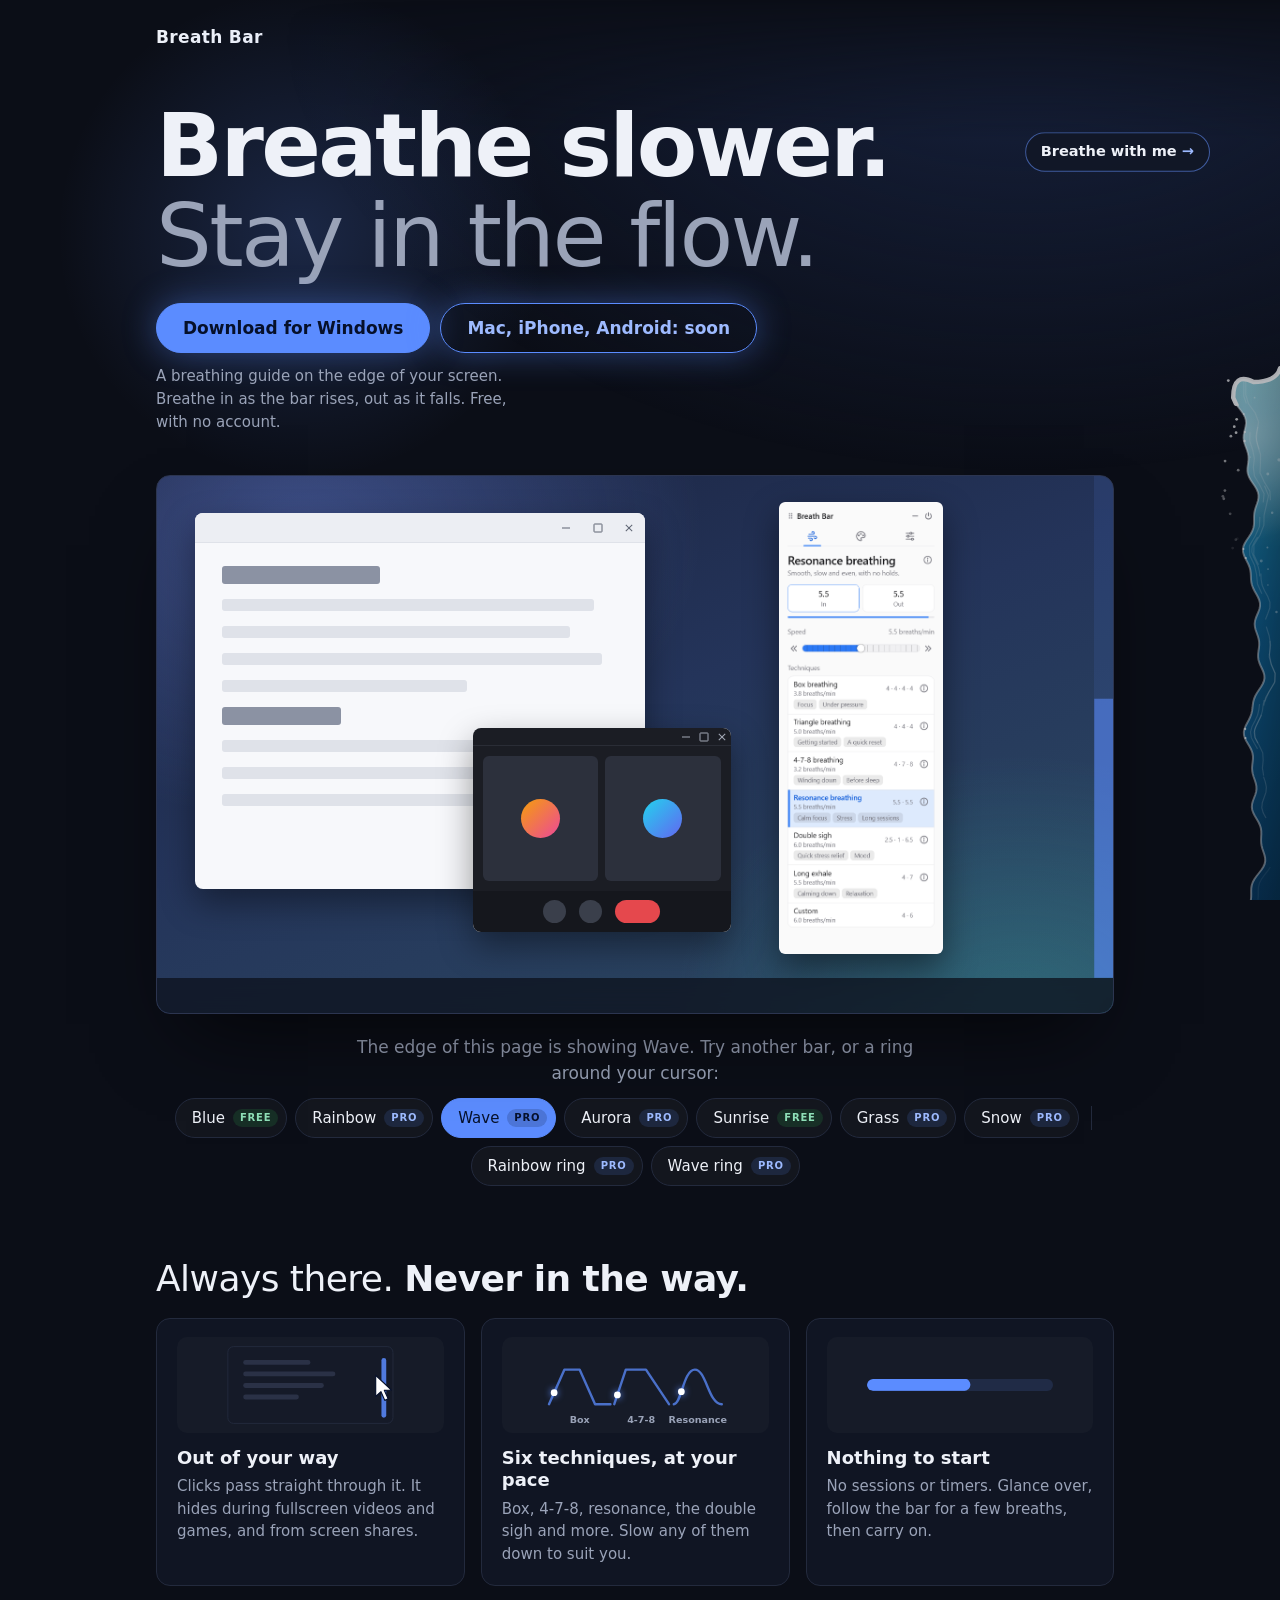
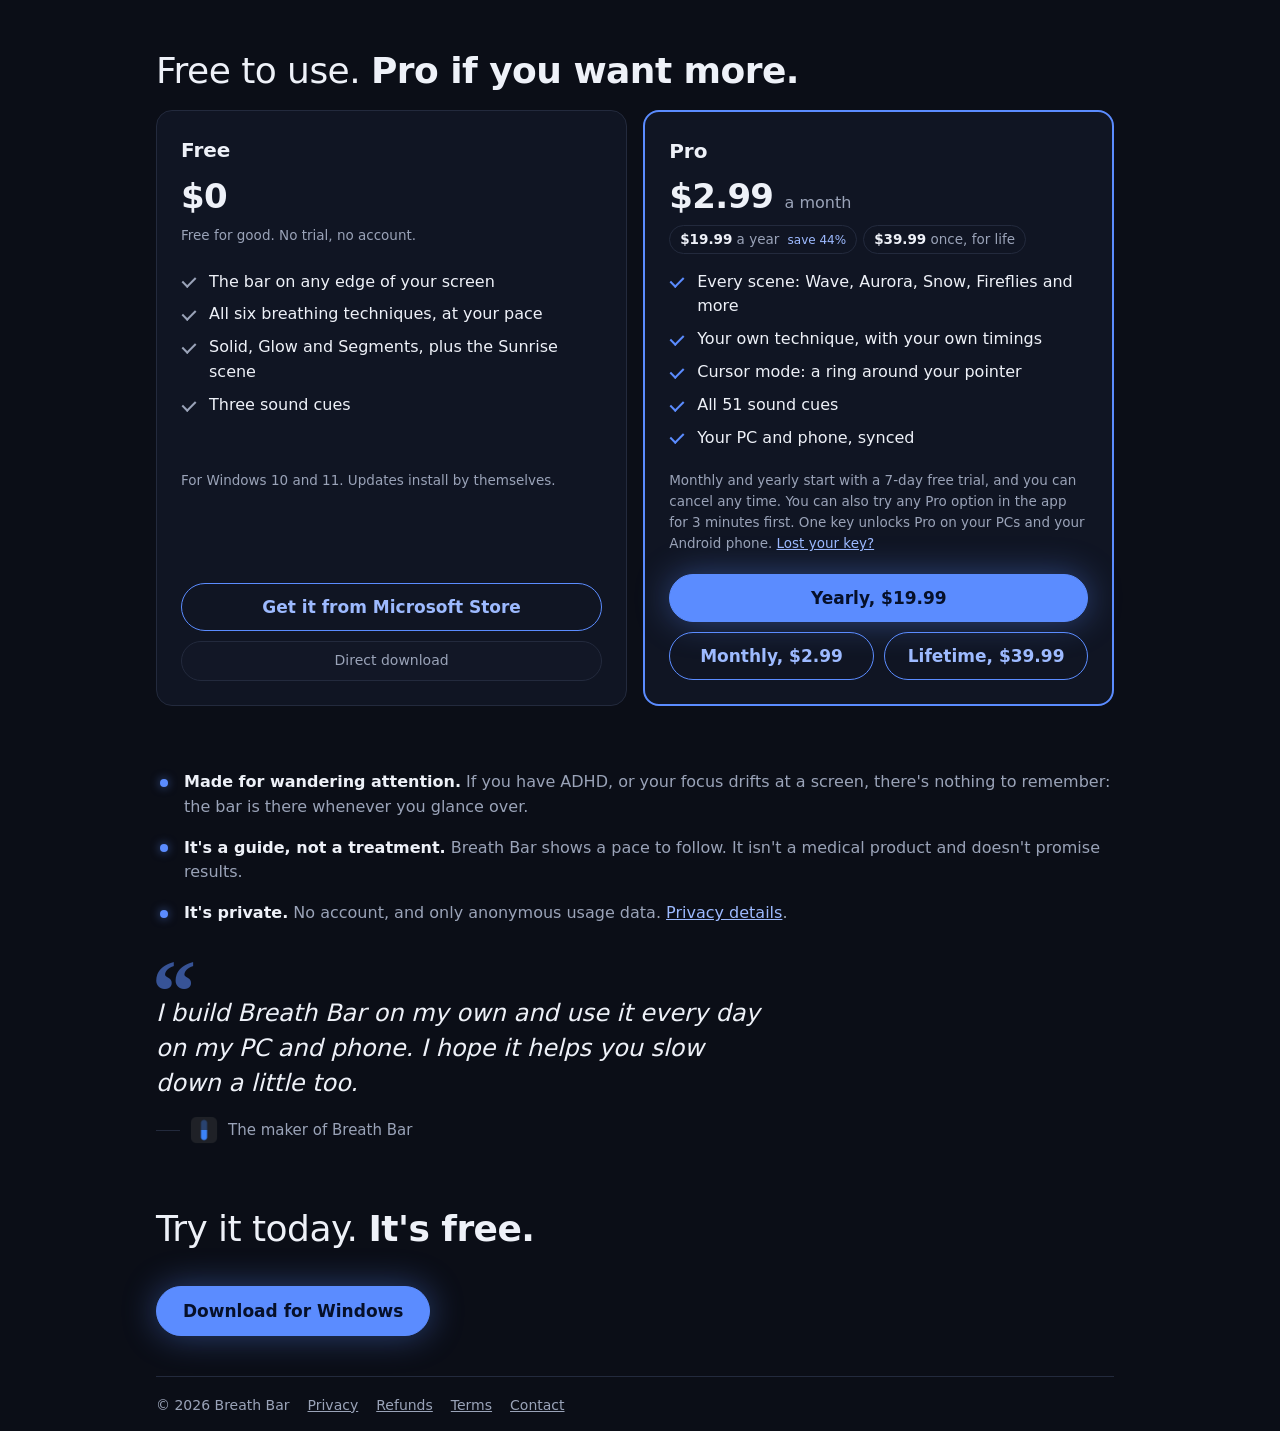
==== index.html @ 93f0e0e3 "Carry anonymous campaign attribution into checkout" ====
<!doctype html>
<html lang="en">
<head>
  <meta charset="utf-8">
  <meta name="viewport" content="width=device-width, initial-scale=1, viewport-fit=cover">
  <title>Breath Bar</title>
  <meta name="description" content="Slow your breathing without stopping work. A thin bar on the edge of your screen rises and falls at a calm pace. Free for Windows, with Pro from $2.99 a month.">
  <link rel="icon" href="favicon.ico" sizes="any">
  <link rel="icon" type="image/png" href="icon.png">
  <link rel="apple-touch-icon" href="icon.png">
  <!-- How the link looks when shared (Reddit, X, Discord, iMessage...). -->
  <meta property="og:type" content="website">
  <!-- For search engines: what Breath Bar is, where it runs and what it costs. -->
  <script type="application/ld+json">
  {
    "@context": "https://schema.org",
    "@type": "SoftwareApplication",
    "name": "Breath Bar",
    "url": "https://breathbar.app/",
    "image": "https://breathbar.app/og.png",
    "description": "A breathing guide on the edge of your screen. A thin bar rises as you breathe in and falls as you breathe out, while you keep working.",
    "applicationCategory": "HealthApplication",
    "operatingSystem": "Windows 10, Windows 11",
    "offers": [
      { "@type": "Offer", "name": "Breath Bar", "price": "0", "priceCurrency": "USD" },
      { "@type": "Offer", "name": "Breath Bar Pro, monthly", "price": "2.99", "priceCurrency": "USD" },
      { "@type": "Offer", "name": "Breath Bar Pro, yearly", "price": "19.99", "priceCurrency": "USD" },
      { "@type": "Offer", "name": "Breath Bar Pro, lifetime", "price": "39.99", "priceCurrency": "USD" }
    ]
  }
  </script>
  <meta property="og:url" content="https://breathbar.app/">
  <meta property="og:title" content="Breath Bar: breathe slower, stay in the flow">
  <meta property="og:description" content="A thin bar on the edge of your screen rises and falls at a calm pace. Glance at it, breathe with it, keep working. Free for Windows.">
  <meta property="og:image" content="https://breathbar.app/og.png?v=4">
  <meta property="og:image:width" content="1200">
  <meta property="og:image:height" content="630">
  <meta name="twitter:card" content="summary_large_image">
  <meta name="theme-color" content="#0b0e17">
  <link rel="stylesheet" href="home.css?v=20261119c">
</head>
<body>
  <p class="bar-label" id="bar-label" data-level aria-hidden="true">Breathe with me <span>→</span></p>
  <canvas id="cursor-ring" aria-hidden="true" hidden></canvas>
  <div class="rail" aria-hidden="true">
    <canvas id="scene"></canvas>
    <div class="edge thin" data-solid data-level hidden><i></i></div>
  </div>
  <div class="wrap">
    <header><b>Breath Bar</b></header>

    <section class="hero" data-section="hero">
      <div class="halo" data-level aria-hidden="true"></div>
      <h1>Breathe slower.<br><span>Stay in the flow.</span></h1>
      <div class="row">
        <div class="get-row">
          <a class="btn" href="#" data-get="windows">Download for Windows</a>
          <a class="btn ghost" href="#" data-get="android">Mac, iPhone, Android: soon</a>
        </div>
        <p>A breathing guide on the edge of your screen. Breathe in as the bar rises, out as it falls. Free, with no account.</p>
      </div>
    </section>

    <div class="desk" data-bar="blue" data-section="desk" aria-hidden="true">
      <div class="win" style="left: 4%; top: 7%; width: 47%; height: 70%"><header><i class="min"></i><i class="max"></i><i class="x"></i></header><div class="body"><b></b><span style="width: 94%"></span><span style="width: 88%"></span><span style="width: 96%"></span><span style="width: 62%"></span><b style="width: 30%"></b><span style="width: 90%"></span><span style="width: 84%"></span><span style="width: 70%"></span></div></div>
      <div class="win call" style="left: 33%; top: 47%; width: 27%; height: 38%"><header><i class="min"></i><i class="max"></i><i class="x"></i></header><div class="faces"><div></div><div></div></div><div class="controls"><i></i><i></i><i class="end"></i></div></div>
      <img class="app" src="app-settings.png" alt="" style="left: 65%; top: 5%; height: 84%">
      <div class="taskbar"><span class="start"><i></i><i></i><i></i><i></i></span><span class="search"></span><i class="ic folder"></i><i class="ic web"></i><i class="ic mail"></i><img class="ic" src="icon.png" alt=""><span class="clock">9:41</span></div>
      <div class="bar" data-level><div class="fill"></div><canvas id="desk-scene"></canvas></div>
    </div>

    <div class="pick" data-section="picker">
      <p>The edge of this page is showing Wave. Try another bar<span class="cursor-only">, or a ring around your cursor</span>:</p>
      <div class="looks" role="group" aria-label="Bar on this page">
        <button type="button" data-plain="blue">Blue<small class="free">Free</small></button>
        <button type="button" data-plain="rainbow">Rainbow<small>Pro</small></button>
        <button type="button" data-style="wave">Wave<small>Pro</small></button>
        <button type="button" data-style="aurora">Aurora<small>Pro</small></button>
        <button type="button" data-style="sunrise">Sunrise<small class="free">Free</small></button>
        <button type="button" data-style="grass">Grass<small>Pro</small></button>
        <button type="button" data-style="snow">Snow<small>Pro</small></button>
        <span class="sep cursor-only" aria-hidden="true"></span>
        <button type="button" class="cursor-only" data-cursor="glow">Rainbow ring<small>Pro</small></button>
        <button type="button" class="cursor-only" data-cursor="wave">Wave ring<small>Pro</small></button>
      </div>
    </div>

    <main id="more">
      <section class="feats" data-section="features"><h2>Always there. <b>Never in the way.</b></h2>
        <div class="feat-row">
          <div class="feat">
            <div class="feat-pic" aria-hidden="true">
              <svg viewBox="0 0 200 100"><rect x="14" y="10" width="172" height="80" rx="6" class="scr"/><rect x="30" y="24" width="70" height="5" rx="2.5" class="ln"/><rect x="30" y="36" width="96" height="5" rx="2.5" class="ln"/><rect x="30" y="48" width="84" height="5" rx="2.5" class="ln"/><rect x="30" y="60" width="58" height="5" rx="2.5" class="ln"/><rect x="174" y="22" width="5" height="62" rx="2.5" class="br"/><path d="M168 40 l0 22 l5.5 -5 l4 9 l3.5 -1.6 l-4 -8.8 l7.4 -.4 z" class="ptr"/></svg>
            </div>
            <h3>Out of your way</h3>
            <p>Clicks pass straight through it. It hides during fullscreen videos and games, and from screen shares.</p>
          </div>
          <div class="feat">
            <div class="feat-pic" aria-hidden="true">
              <svg viewBox="0 0 200 100"><g class="curve"><path id="c-box" d="M10 70 L26 34 L42 34 L58 70 L74 70"/><circle r="3.5"><animateMotion dur="16s" repeatCount="indefinite"><mpath href="#c-box"/></animateMotion></circle></g><g class="curve"><path id="c-478" d="M78 70 L90 34 L111 34 L135 70"/><circle r="3.5"><animateMotion dur="19s" repeatCount="indefinite"><mpath href="#c-478"/></animateMotion></circle></g><g class="curve"><path id="c-res" d="M140 70 C148 70 150 34 162 34 C174 34 176 70 190 70"/><circle r="3.5"><animateMotion dur="11s" repeatCount="indefinite"><mpath href="#c-res"/></animateMotion></circle></g><text x="42" y="90">Box</text><text x="106" y="90">4-7-8</text><text x="165" y="90">Resonance</text></svg>
            </div>
            <h3>Six techniques, at your pace</h3>
            <p>Box, 4-7-8, resonance, the double sigh and more. Slow any of them down to suit you.</p>
          </div>
          <div class="feat">
            <div class="feat-pic" aria-hidden="true">
              <div class="feat-breath" data-level><i></i></div>
            </div>
            <h3>Nothing to start</h3>
            <p>No sessions or timers. Glance over, follow the bar for a few breaths, then carry on.</p>
          </div>
        </div>
      </section>

      <section data-section="prices"><h2>Free to use. <b>Pro if you want more.</b></h2><div class="bb-plans">
          <div class="bb-plan">
            <h3>Free</h3>
            <p class="bb-price">$0</p>
            <p class="bb-small">Free for good. No trial, no account.</p>
            <ul>
              <li>The bar on any edge of your screen</li>
              <li>All six breathing techniques, at your pace</li>
              <li>Solid, Glow and Segments, plus the Sunrise scene</li>
              <li>Three sound cues</li>
            </ul>
            <p class="bb-small">For Windows 10 and 11. Updates install by themselves.</p>
            <div class="buys"><a class="btn ghost" href="#" data-get="windows">Get it from Microsoft Store</a><a class="btn quiet dl" href="#" data-get="windows-exe">Direct download</a></div>
          </div>
          <div class="bb-plan pro">
            <h3>Pro</h3>
            <p class="bb-price">$2.99 <span>a month</span></p>
            <p class="alt"><span><b>$19.99</b> a year <i>save 44%</i></span><span><b>$39.99</b> once, for life</span></p>
            <ul>
              <li>Every scene: Wave, Aurora, Snow, Fireflies and more</li>
              <li>Your own technique, with your own timings</li>
              <li>Cursor mode: a ring around your pointer</li>
              <li>All 51 sound cues</li>
              <li>Your PC and phone, synced</li>
            </ul>
            <p class="bb-small">Monthly and yearly start with a 7-day free trial, and you can cancel any time. You can also try any Pro option in the app for 3 minutes first. One key unlocks Pro on your PCs and your Android phone. <a href="thanks.html#lost">Lost your key?</a></p>
            <div class="buys">
              <a class="btn" href="#" data-get="pro-yearly">Yearly, $19.99</a>
              <a class="btn ghost" href="#" data-get="pro-monthly">Monthly, $2.99</a>
              <a class="btn ghost" href="#" data-get="pro-lifetime">Lifetime, $39.99</a>
            </div>
          </div>
        </div></section>

      <section class="about" data-section="about">
        <ul class="bb-expect">
          <li><b>Made for wandering attention.</b> If you have ADHD, or your focus drifts at a screen, there's nothing to remember: the bar is there whenever you glance over.</li>
          <li><b>It's a guide, not a treatment.</b> Breath Bar shows a pace to follow. It isn't a medical product and doesn't promise results.</li>
          <li><b>It's private.</b> No account, and only anonymous usage data. <a href="legal.html#privacy">Privacy details</a>.</li>
        </ul>
        <figure class="quote">
          <blockquote><p>I build Breath Bar on my own and use it every day on my PC and phone. I hope it helps you slow down a little too.</p></blockquote>
          <figcaption><img src="icon.png" alt="">The maker of Breath Bar</figcaption>
        </figure>
      </section>

      <section class="last" data-section="end">
        <h2>Try it today. <b>It's free.</b></h2>
        <a class="btn" href="#" data-get="windows">Download for Windows</a>
      </section>

      <footer class="bb-foot">
        <span>© 2026 Breath Bar</span>
        <a href="legal.html#privacy">Privacy</a>
        <a href="legal.html#refunds">Refunds</a>
        <a href="legal.html#terms">Terms</a>
        <a href="mailto:support@breathbar.app">Contact</a>
      </footer>
    </main>
  </div>

  <p id="toast" class="bb-toast" role="status" hidden></p>

  <script src="scene.js"></script>
  <script src="scenes/wave.js"></script>
  <script src="site.js?v=20261121e"></script>
</body>
</html>
---- home.css ----
/* The home page. Night colours, a live scene on the right edge, and a mock
   desktop with the bar in use. (legal.html and thanks.html use site.css.) */
:root {
  --bg: #fafafa;
  --ink: #18181b;
  --muted: #62626b;
  --line: #dcdce1;
  --surface: #ffffff;
  --accent: #2c79f5;
  --on-accent: #ffffff;
  --accent-ink: #1b5fd0;
  --radius: 10px;
  --bar-width: 24px;
  --font: "Segoe UI Variable Text", "Segoe UI", system-ui, -apple-system, sans-serif;
  --display: "Segoe UI Variable Display", "Segoe UI", system-ui, -apple-system, sans-serif;
}
* { box-sizing: border-box; }
html { -webkit-text-size-adjust: 100%; scroll-behavior: smooth; }
body { margin: 0; background: var(--bg); color: var(--ink); font: 17px/1.55 var(--font); }
[hidden] { display: none !important; }
h1, h2, h3, p { margin: 0; }
h1, h2 { text-wrap: balance; }
a { color: var(--accent-ink); }
button { font: inherit; color: inherit; cursor: pointer; }
:focus-visible { outline: 2px solid var(--accent); outline-offset: 2px; }

/* ---------- Buttons ---------- */
.btn { display: inline-flex; align-items: center; justify-content: center; gap: 8px; min-height: 50px; padding: 0 22px; font-weight: 600; text-decoration: none; color: var(--on-accent); background: var(--accent); border: 1.5px solid var(--accent); border-radius: var(--radius); transition: filter 0.15s ease, background 0.15s ease; }
.btn:hover { filter: brightness(1.1); }
.btn.ghost { color: var(--accent-ink); background: none; }
.btn.ghost:hover { filter: none; background: color-mix(in srgb, var(--accent) 12%, transparent); }
.btn.quiet { color: var(--ink); background: var(--surface); border-color: var(--line); }
.btn.quiet:hover { filter: none; border-color: var(--accent); }
.small, .bb-small { font-size: 13.5px; color: var(--muted); }

/* ---------- The bar on the page's edge ---------- */
/* The bar runs the full height of the screen, behind a phone browser's toolbars too (lvh). */
.edge { position: fixed; top: 0; right: 0; height: 100vh; height: 100lvh; height: calc(100lvh + env(safe-area-inset-bottom, 0px)); width: var(--bar-width); background: color-mix(in srgb, var(--accent) 16%, transparent); z-index: 5; pointer-events: none; }
.edge > i, .fill { position: absolute; left: 0; right: 0; bottom: 0; height: 100%; background: var(--accent); transform-origin: bottom; transform: scaleY(0); }
.edge.left { right: auto; left: 0; }
#scene.edge-scene { position: fixed; top: 0; right: 0; width: 72px; height: 100%; z-index: 5; pointer-events: none; }

/* ---------- Plans ---------- */
.bb-plans { display: grid; grid-template-columns: repeat(2, minmax(0, 1fr)); gap: 16px; align-items: stretch; }
.bb-plan { min-width: 0; display: flex; flex-direction: column; gap: 12px; padding: 24px; background: var(--surface); border: 1px solid var(--line); border-radius: calc(var(--radius) + 4px); }
.bb-plan.pro { border: 2px solid var(--accent); }
.bb-plan h3 { font-size: 20px; }
.bb-price { font-size: 34px; font-weight: 650; letter-spacing: -0.02em; line-height: 1; }
.bb-price span { font-size: 16px; font-weight: 400; color: var(--muted); letter-spacing: 0; }
.bb-plan ul { flex: 1; margin: 4px 0 8px; padding: 0 0 0 1.1em; display: flex; flex-direction: column; gap: 8px; color: var(--muted); font-size: 16px; }

/* ---------- What to expect, installing ---------- */
.bb-expect { margin: 0; padding: 0; list-style: none; display: flex; flex-direction: column; gap: 12px; color: var(--muted); font-size: 16px; }
.bb-expect b { color: var(--ink); font-weight: 600; }
.bb-install { max-width: 46em; }
.bb-install h3 { font-size: 19px; margin-bottom: 6px; }
.bb-install p { color: var(--muted); font-size: 16px; line-height: 1.6; }
.bb-install b { color: var(--ink); }

/* ---------- Footer, toast ---------- */
.bb-foot { display: flex; flex-wrap: wrap; gap: 6px 18px; padding: 18px 0 calc(14px + env(safe-area-inset-bottom, 0px)); font-size: 14px; color: var(--muted); border-top: 1px solid var(--line); }
.bb-foot a { color: inherit; }
.bb-toast { position: fixed; left: 50%; bottom: 24px; z-index: 40; transform: translateX(-50%); max-width: calc(100% - 48px); margin: 0; padding: 10px 16px; font-size: 15px; font-weight: 600; color: var(--bg); background: var(--ink); border-radius: 10px; box-shadow: 0 6px 20px rgba(0, 0, 0, 0.25); }

@media (max-width: 760px) {
  .bb-plans { grid-template-columns: minmax(0, 1fr); }
}
@media (max-width: 480px) {
  :root { --bar-width: 14px; }
}
@media (prefers-reduced-motion: reduce) {
  html { scroll-behavior: auto; }
  * { animation: none !important; transition: none !important; }
}

/* ---------- Pro's buy buttons ---------- */
/* Full-width buttons: Yearly on its own row, Monthly and Lifetime side by side under it. */
.buys { display: grid; grid-template-columns: repeat(2, minmax(0, 1fr)); gap: 10px; margin-top: 8px; }
.buys .btn { grid-column: span 2; width: 100%; min-height: 48px; padding: 0 12px; white-space: nowrap; }
.buys .btn + .btn.ghost { grid-column: span 1; }
.buys .btn.ghost { box-shadow: none; }
.buys .btn.dl { min-height: 40px; font-size: 14px; font-weight: 500; color: var(--muted); box-shadow: none; }
.buys .btn.dl:hover { color: var(--ink); }
@media (max-width: 420px) { .buys .btn + .btn.ghost { grid-column: span 2; } }
.get-row { display: flex; flex-wrap: wrap; gap: 10px; }
/* The two plans line up row by row: name, price, small print, list, note, buttons. */
.bb-plans { grid-template-rows: repeat(6, auto); }
.bb-plan { display: grid; grid-row: span 6; grid-template-rows: subgrid; align-content: start; }
.bb-plan .buys { align-self: start; }
/* Free has one button beside Pro's three: it sits at the bottom of the card, level with Monthly and Lifetime. */
.bb-plan:not(.pro) .buys { align-self: end; }

/* ---------- The page ---------- */
  :root { --bg: #0b0e17; --ink: #eef1f8; --muted: #9aa3b8; --line: #232a3d; --surface: #121726; --accent: #5b8cff; --accent-ink: #9dbaff; --on-accent: #06102a; --radius: 12px; color-scheme: dark; }
  html, body { overflow-x: clip; }
  html { background: var(--bg); }
  /* Safari 26 fills the strip behind the status bar with the page's plain background
     colour, so the soft glow at the top fades in below the very top edge. */
  body { background: transparent; }
  body::before { content: ""; position: absolute; inset: 0 0 auto 0; height: 900px; z-index: -1; pointer-events: none; background: radial-gradient(1200px 760px at 80% 0%, #17223f 0%, transparent 62%); -webkit-mask-image: linear-gradient(to bottom, transparent 0, #000 140px); mask-image: linear-gradient(to bottom, transparent 0, #000 140px); }
  #scene { position: fixed; top: 0; right: 0; width: 60px; height: 100vh; height: 100lvh; height: calc(100lvh + env(safe-area-inset-bottom, 0px)); z-index: 5; pointer-events: none; }
  /* iPhone Safari cuts fixed elements off at its floating address bar, but draws the
     page's own content under it. So the bar sits in a rail that runs the page's full
     length, and sticks to the top of the screen inside it instead of being fixed. */
  body { position: relative; }
  .rail { position: absolute; top: 0; right: 0; bottom: 0; z-index: 5; pointer-events: none; }
  .rail > #scene, .rail > .edge { position: sticky; top: 0; display: block; }
  /* iPhone and iPad Safari only: their screen-height units still stop short of the
     floating address bar, so the bar runs a little past the bottom of the screen
     (the extra is simply off-screen). */
  @supports (-webkit-touch-callout: none) {
    .rail > #scene, .rail > .edge { height: calc(100lvh + 90px); }
  }
  .wrap { max-width: 1080px; margin: 0 auto; padding: 0 clamp(20px, 5vw, 56px); padding-right: calc(40px + clamp(12px, 2vw, 28px)); }
  /* Plain bars as the app draws them: the fill uncovers a colour band that
     stays put (so Rainbow shows more colours as it fills, never squashed),
     over a faint copy of the same band, and the whole bar is see-through. */
  .edge.thin { width: 24px; opacity: 0.6; }
  #scene { opacity: 0.7; }
  .edge.thin > i, .bar .fill { transform: none !important; clip-path: inset(calc((1 - var(--level, 0)) * 100%) 0 0 0); }
  .edge.rainbow, .desk[data-bar="rainbow"] .bar { background: none; }
  .edge.rainbow::before, .desk[data-bar="rainbow"] .bar::before { content: ""; position: absolute; inset: 0; background: linear-gradient(to top, #ff3b30, #ff9500, #ffcc00, #34c759, #00c7be, #007aff, #af52de); opacity: 0.22; }
  .edge.rainbow > i, .desk[data-bar="rainbow"] .bar .fill { background: linear-gradient(to top, #ff3b30, #ff9500, #ffcc00, #34c759, #00c7be, #007aff, #af52de); }
  header { display: flex; justify-content: space-between; align-items: center; padding: 24px 0; }
  header b { font-weight: 600; letter-spacing: 0.02em; }
  header a { color: var(--muted); text-decoration: none; font-size: 15px; }
  header a:hover { color: var(--ink); }

  /* Hero: one line and one button (01), with a breathing halo (04). */
  .hero { position: relative; padding: clamp(8px, 3vh, 32px) 0 40px; display: flex; flex-direction: column; gap: 22px; }
  .halo { position: absolute; left: -14%; top: 40%; width: min(560px, 80vw); height: min(560px, 80vw); margin-top: calc(min(560px, 80vw) / -2); border-radius: 50%; background: radial-gradient(circle, rgba(91, 140, 255, 0.3), transparent 65%); opacity: calc(0.25 + var(--level, 0) * 0.75); transform: scale(calc(0.7 + var(--level, 0) * 0.45)); pointer-events: none; }
  .hero > :not(.halo) { position: relative; }
  .cue { font-size: 14px; letter-spacing: 0.22em; text-transform: uppercase; color: var(--accent-ink); white-space: nowrap; }
  .cue .now { display: inline-block; min-width: 8.6em; }
  /* A short label beside the bar, until the visitor scrolls on. */
  .bar-label { --grow: calc(0.9 + var(--level, 0) * 0.25); --rise: calc((0.5 - var(--level, 0)) * 36px); position: fixed; top: 15%; right: 70px; z-index: 6; margin: 0; padding: 7px 14px; font-size: 14px; font-weight: 600; white-space: nowrap; color: var(--ink); background: rgba(18, 23, 38, 0.88); border: 1px solid color-mix(in srgb, var(--accent) calc(25% + var(--level, 0) * 45%), var(--line)); border-radius: 999px; pointer-events: none; transform: translateY(var(--rise)) scale(var(--grow)); transform-origin: right center; transition: opacity 0.4s ease; }
  .bar-label span { color: var(--accent-ink); }
  .bar-label.gone { opacity: 0; }
  @media (max-width: 600px) {
    .bar-label { right: 8px; top: 22%; writing-mode: vertical-rl; transform: translateY(var(--rise)) rotate(180deg) scale(var(--grow)); transform-origin: center; font-size: 14px; letter-spacing: 0.02em; padding: 14px 6px; }
    .bar-label span { display: none; }
    .cue { font-size: 12px; letter-spacing: 0.16em; }
    /* A tighter top on phones. */
    header { padding: 14px 0 6px; }
    .hero { padding-top: 0; gap: 16px; }
    .hero .btn { min-height: 46px; }
  }
  .cue .with { color: var(--muted); }
  .cue .arrow { display: inline-block; margin-left: 4px; animation: nudge 2.4s ease-in-out infinite; }
  @keyframes nudge { 0%, 100% { transform: translateX(0); } 50% { transform: translateX(6px); } }
  h1 { font: 650 clamp(40px, 7vw, 88px)/1.02 var(--display); letter-spacing: -0.03em; max-width: 12em; text-wrap: balance; }
  h1 span { font-weight: 300; color: var(--muted); }
  /* The smallest phones (iPhone SE and mini, 375 px): shrink the second line just enough
     that "in the corner of your eye." stays on one line instead of leaving "eye." alone. */
  @media (max-width: 380px) { h1 span { display: inline-block; font-size: min(1em, calc((100vw - 68px) / 9.8)); } }
  .row { display: flex; flex-wrap: wrap; align-items: center; gap: 12px 20px; }
  .row p { color: var(--muted); font-size: 15px; max-width: 24em; }
  .btn { border-radius: 26px; padding: 0 26px; box-shadow: 0 0 34px rgba(91, 140, 255, 0.4); }

  /* The desk (03), at night. */
  .desk { position: relative; aspect-ratio: 16 / 9; max-width: 100%; border-radius: 14px; overflow: hidden; border: 1px solid #2c3550; box-shadow: 0 40px 80px -30px rgba(0, 0, 0, 0.7); background: radial-gradient(70% 90% at 15% 10%, rgba(120, 150, 255, 0.35), transparent 60%), radial-gradient(60% 80% at 90% 100%, rgba(60, 200, 190, 0.25), transparent 60%), linear-gradient(160deg, #1b2440, #24345a 45%, #2c4a62); }
  .taskbar { position: absolute; left: 0; right: 0; bottom: 0; height: 6.5%; background: rgba(14, 18, 30, 0.78); backdrop-filter: blur(8px); display: flex; align-items: center; justify-content: center; gap: 1.2%; }
  .taskbar .start { display: grid; grid-template-columns: 1fr 1fr; gap: 8%; width: 2.1%; aspect-ratio: 1; }
  .taskbar .start i { background: #4aa3ff; border-radius: 1px; }
  .taskbar .search { width: 10%; height: 52%; border-radius: 999px; background: rgba(255, 255, 255, 0.12); }
  .taskbar .ic { width: 2.5%; aspect-ratio: 1; border-radius: 22%; }
  .taskbar .folder { background: linear-gradient(#ffd56b, #e8a93a); }
  .taskbar .web { border-radius: 50%; background: radial-gradient(circle at 35% 35%, #7dd3fc, #2563eb 70%); }
  .taskbar .mail { background: linear-gradient(135deg, #8b7cf6, #5b4bd6); }
  .taskbar img.ic { max-width: none; }
  .taskbar .clock { position: absolute; right: 3%; font-size: clamp(6px, 1vw, 11px); color: rgba(255, 255, 255, 0.72); }
  .win { position: absolute; background: #f7f8fb; border-radius: 8px; box-shadow: 0 14px 34px rgba(0, 0, 0, 0.4); overflow: hidden; display: flex; flex-direction: column; }
  /* Windows 11 title bars: minimise, maximise and close on the right. */
  .win header { padding: 0; height: 8%; min-height: 18px; background: #eceef3; border-bottom: 1px solid #dfe2e9; display: flex; align-items: stretch; justify-content: flex-end; }
  .win header i { position: relative; width: clamp(18px, 7%, 34px); }
  .win header i::before, .win header i::after { content: ""; position: absolute; left: 50%; top: 50%; background: #5f6573; }
  .win header .min::before { width: 8px; height: 1px; transform: translate(-50%, -50%); }
  .win header .max::before { width: 7px; height: 7px; background: none; border: 1px solid #5f6573; border-radius: 1px; transform: translate(-50%, -50%); }
  .win header .x::before, .win header .x::after { width: 9px; height: 1px; transform: translate(-50%, -50%) rotate(45deg); }
  .win header .x::after { transform: translate(-50%, -50%) rotate(-45deg); }
  .call header { background: #1b1d24; border-bottom-color: #2a2d36; }
  .call header i::before, .call header i::after { background: #a3a9b6; }
  .call header .max::before { background: none; border-color: #a3a9b6; }
  .body { flex: 1; padding: 5% 6%; display: flex; flex-direction: column; gap: 5%; }
  .body span { display: block; height: 4%; min-height: 5px; border-radius: 3px; background: #dfe2e9; }
  .body b { display: block; height: 6%; min-height: 7px; width: 40%; border-radius: 3px; background: #8b92a3; }
  .app { position: absolute; width: auto; max-width: none; border-radius: 6px; box-shadow: 0 14px 34px rgba(0, 0, 0, 0.45); }
  .scene-set { position: absolute; inset: 0; opacity: 0; pointer-events: none; transition: opacity 0.4s ease; }
  .scene-set.on { opacity: 1; }
  .code .body { background: #1e2230; gap: 4.5%; }
  .code .body span { background: #3a4158; }
  .code .body span:nth-child(3n) { background: #5b7fc7; }
  .code .body span:nth-child(4n) { background: #8a6fc0; }
  .faces { flex: 1; display: grid; grid-template-columns: 1fr 1fr; gap: 3%; padding: 4%; background: #1b1d24; }
  .faces div { border-radius: 6px; background: #2c303c; display: grid; place-items: center; }
  .faces div::after { content: ''; width: 34%; aspect-ratio: 1; border-radius: 50%; background: linear-gradient(135deg, #f59e0b, #ec4899); }
  .faces div:nth-child(2)::after { background: linear-gradient(135deg, #22d3ee, #6366f1); }
  /* Call controls, so the window reads as a video call: mic, camera, hang up. */
  .call .controls { display: flex; justify-content: center; align-items: center; gap: 5%; height: 20%; background: #15171d; }
  .call .controls i { height: 56%; aspect-ratio: 1; border-radius: 50%; background: #3a3f4b; }
  .call .controls i.end { aspect-ratio: 2 / 1; border-radius: 999px; background: #e5484d; }
  /* The mock's bar: a plain blue bar until a scene is picked below, then a
     copy of the page-edge scene, scaled to the desk. */
  .bar { position: absolute; top: 0; right: 0; bottom: 6.5%; width: 2%; min-width: 8px; background: rgba(91, 140, 255, 0.18); opacity: 0.6; }
  .bar canvas { display: none; height: 100%; width: 24px; }
  .desk[data-bar="scene"] .bar { width: auto; min-width: 0; background: none; opacity: 0.7; }
  .desk[data-bar="scene"] .bar canvas { display: block; }
  .desk[data-bar="scene"] .bar .fill { display: none; }
  .note { position: absolute; right: calc(2% + 14px); top: 8%; padding: 6px 10px; font-size: 12.5px; font-weight: 600; color: var(--on-accent); background: var(--accent); border-radius: 8px; }
  .desk[data-bar="scene"] .note { right: calc(var(--scene-bar, 24px) + 14px); }
  .note::after { content: ''; position: absolute; right: -5px; top: 50%; width: 10px; height: 10px; background: inherit; transform: translateY(-50%) rotate(45deg); }
  .tabs { display: flex; justify-content: center; flex-wrap: wrap; gap: 4px; margin: 18px auto 0; padding: 3px; width: fit-content; max-width: 100%; background: var(--surface); border: 1px solid var(--line); border-radius: 12px; }
  .tabs button { min-height: 40px; padding: 4px 16px; border: none; background: none; border-radius: 9px; color: var(--muted); }
  .tabs button.on { background: var(--accent); color: var(--on-accent); font-weight: 600; }
  .caption { text-align: center; color: var(--muted); margin: 12px auto 0; max-width: 34em; min-height: 3.1em; }

  main { display: flex; flex-direction: column; gap: 64px; padding: 72px 0 0; }
  main > .last { margin-bottom: -24px; }
  h2 { font: 300 clamp(28px, 3.6vw, 36px)/1.15 var(--display); letter-spacing: -0.015em; margin-bottom: 18px; text-wrap: balance; }
  h2 b { font-weight: 650; }

  /* The question (06), in night colours. */
  .answers { display: flex; flex-wrap: wrap; gap: 10px; margin-bottom: 18px; }
  .answers button { min-height: 50px; padding: 6px 20px; font-weight: 600; color: var(--ink); background: var(--surface); border: 1px solid var(--line); border-radius: 26px; transition: border-color 0.15s ease; }
  .answers button:hover { border-color: var(--accent); }
  .answers button.on { color: var(--on-accent); background: var(--accent); border-color: var(--accent); }
  .reply { min-height: 5.2em; max-width: 34em; font-size: 20px; line-height: 1.45; color: var(--muted); }
  .reply b { color: var(--ink); }
  /* The maker's note, set as a quote. */
  .quote { margin: 8px 0 0; max-width: 36em; position: relative; padding-top: 34px; }
  .quote::before { content: "\201C"; position: absolute; top: -14px; left: -4px; font: 700 88px/1 Georgia, "Times New Roman", serif; color: var(--accent); opacity: 0.55; }
  .quote blockquote { margin: 0; }
  .quote blockquote p { font: italic 400 clamp(20px, 2.4vw, 24px)/1.45 var(--display); color: var(--ink); text-wrap: pretty; }
  .quote figcaption { display: flex; align-items: center; gap: 10px; margin-top: 16px; font-size: 15px; color: var(--muted); }
  .quote figcaption img { width: 28px; height: 28px; border-radius: 7px; }
  .quote figcaption::before { content: ""; width: 24px; height: 1px; background: var(--line); }

  /* Lines and the scene picker (04). */
  /* The bar picker under the desk. */
  .pick { display: flex; flex-direction: column; align-items: center; gap: 12px; margin-top: 20px; text-align: center; }
  .pick .looks { justify-content: center; margin: 0; }
  .call .faces { grid-template-columns: 1fr 1fr; }
  .win header { white-space: nowrap; overflow: hidden; }
  .about { display: grid; gap: 28px; }
  .last { display: flex; flex-direction: column; align-items: flex-start; gap: 18px; }
  /* Pro's other plans, under the monthly price. */
  .alt { display: flex; flex-wrap: wrap; gap: 6px; }
  .alt span { padding: 3px 10px; font-size: 13.5px; color: var(--muted); border: 1px solid var(--line); border-radius: 999px; }
  .alt b { color: var(--ink); font-weight: 650; }
  .alt i { margin-left: 4px; font-style: normal; font-size: 12px; color: var(--accent-ink); }
  .pick h3 { font: 600 20px/1.25 var(--display); margin-bottom: 6px; }
  .pick p { color: var(--muted); max-width: 34em; }
  .warn { max-width: 46em; color: var(--muted); }
  .warn summary { cursor: pointer; color: var(--accent-ink); font-weight: 600; }
  .warn p { margin-top: 10px; line-height: 1.6; }
  .warn b { color: var(--ink); }
  /* The bar pills: the same weight on and off, so picking one never shifts the rest. */
  .looks { display: flex; flex-wrap: wrap; align-items: center; gap: 8px; margin-top: 16px; }
  .looks button { display: inline-flex; align-items: center; justify-content: center; gap: 8px; height: 40px; padding: 0 8px 0 16px; font-size: 15px; font-weight: 500; line-height: 1; color: var(--ink); background: rgba(255, 255, 255, 0.03); border: 1px solid var(--line); border-radius: 999px; transition: border-color 0.15s ease, background 0.15s ease; }
  .looks button:hover { border-color: color-mix(in srgb, var(--accent) 60%, var(--line)); background: rgba(91, 140, 255, 0.08); }
  .looks small { padding: 4px 7px; font-size: 10px; font-weight: 600; letter-spacing: 0.08em; text-transform: uppercase; line-height: 1; color: var(--accent-ink); background: rgba(91, 140, 255, 0.14); border-radius: 999px; }
  .looks small.free { color: #8fe0b8; background: rgba(52, 199, 89, 0.14); }
  .looks button.on { color: var(--on-accent); background: var(--accent); border-color: var(--accent); }
  .looks button.on small { color: var(--on-accent); background: rgba(6, 16, 42, 0.18); }
  .looks .sep { width: 1px; height: 24px; margin: 0 4px; background: var(--line); }
  /* Cursor mode demo: a ring that follows the pointer. Only where there is one. */
  #cursor-ring { position: fixed; left: 0; top: 0; width: 140px; height: 140px; will-change: transform; z-index: 30; pointer-events: none; }
  .desk[data-bar="cursor"] .bar { display: none; }
  @media (hover: none), (pointer: coarse) { .cursor-only { display: none !important; } }
  .bb-plan { background: rgba(18, 23, 38, 0.8); }
  /* Bullets: a small tick in each plan's list, a soft dot in What to expect. */
  .bb-plan ul, .bb-expect { list-style: none; padding-left: 0; }
  .bb-plan li, .bb-expect li { position: relative; padding-left: 28px; }
  .bb-plan li::before { content: ""; position: absolute; left: 4px; top: 0.3em; width: 6px; height: 11px; border: solid var(--muted); border-width: 0 2px 2px 0; transform: rotate(45deg); }
  .bb-plan.pro li::before { border-color: var(--accent); }
  .bb-plan li { color: var(--ink); }
  .bb-expect { gap: 16px; }
  .bb-expect li::before { content: ""; position: absolute; left: 4px; top: 0.55em; width: 8px; height: 8px; border-radius: 50%; background: var(--accent); box-shadow: 0 0 10px rgba(91, 140, 255, 0.6); }
  /* What it does: three cards between the bar picker and the prices. */
  .feat-row { display: grid; grid-template-columns: repeat(3, 1fr); gap: 16px; }
  .feat { padding: 18px 20px 20px; background: rgba(18, 23, 38, 0.8); border: 1px solid var(--line); border-radius: 14px; }
  .feat h3 { font: 600 18px/1.25 var(--display); margin: 14px 0 6px; }
  .feat p { color: var(--muted); font-size: 15px; line-height: 1.5; }
  .feat-pic { height: 96px; display: flex; align-items: center; justify-content: center; border-radius: 10px; background: rgba(255, 255, 255, 0.025); }
  .feat-pic svg { width: 100%; height: 100%; overflow: visible; }
  .feat-pic .scr { fill: #151a28; stroke: var(--line); }
  .feat-pic .ln { fill: #2a3146; }
  .feat-pic .br { fill: var(--accent); opacity: 0.85; }
  .feat-pic .ptr { fill: #fff; stroke: #06102a; stroke-width: 1.2; stroke-linejoin: round; }
  .feat-pic .curve path { fill: none; stroke: var(--accent); stroke-width: 2.5; stroke-linejoin: round; stroke-linecap: round; opacity: 0.75; }
  .feat-pic .curve circle { fill: #fff; filter: drop-shadow(0 0 4px var(--accent)); }
  .feat-pic text { fill: var(--muted); font: 600 10px var(--font); text-anchor: middle; }
  .feat-breath { position: relative; width: 70%; height: 12px; border-radius: 999px; background: rgba(91, 140, 255, 0.14); overflow: hidden; }
  .feat-breath i { position: absolute; inset: 0; border-radius: inherit; background: var(--accent); box-shadow: 0 0 14px var(--accent); clip-path: inset(0 calc((1 - var(--level, 0)) * 100%) 0 0 round 999px); }
  @media (prefers-reduced-motion: reduce) { .feat-pic .curve circle { display: none; } }
  @media (max-width: 760px) { .feat-row { grid-template-columns: 1fr; } }
  @media (max-width: 820px) { .note { display: none; } }
  @media (max-width: 600px) { #scene { width: 40px; } .edge.thin { width: 14px; } .wrap { padding-right: 36px; overflow-x: clip; } }
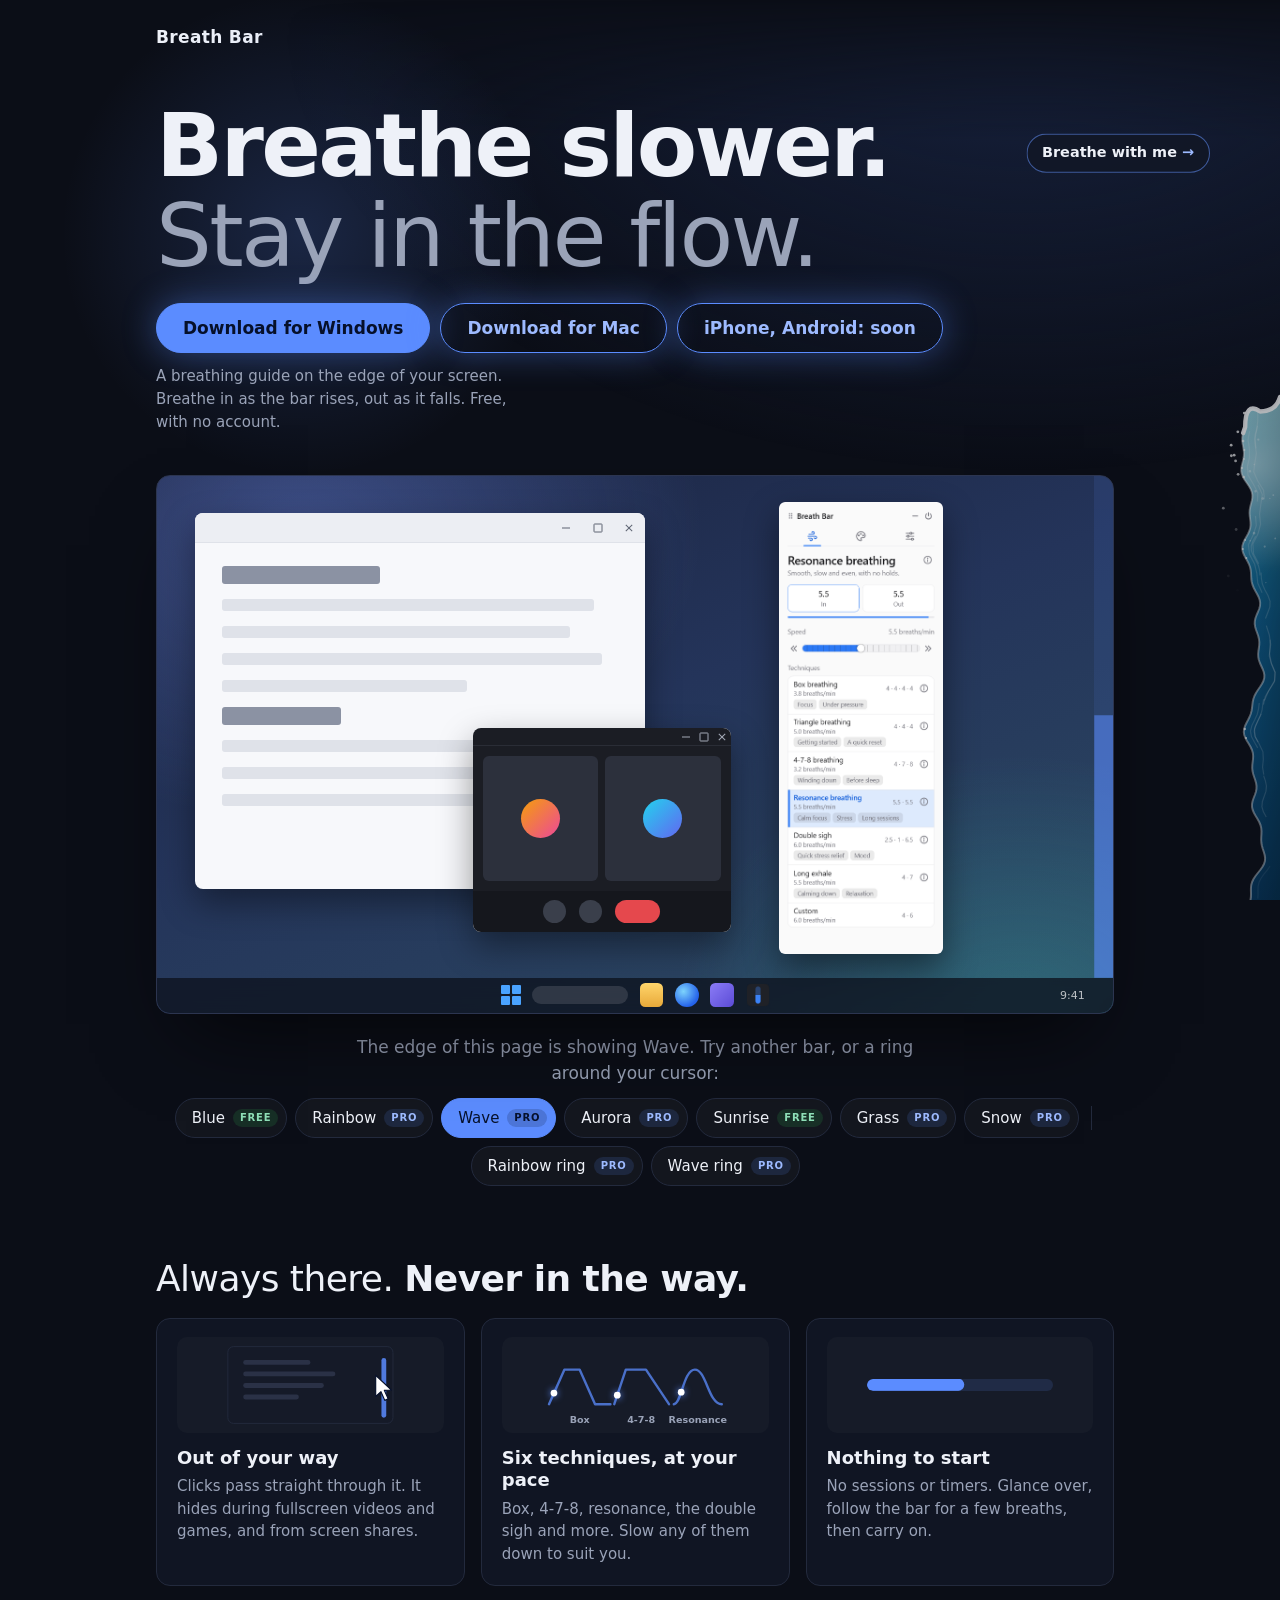
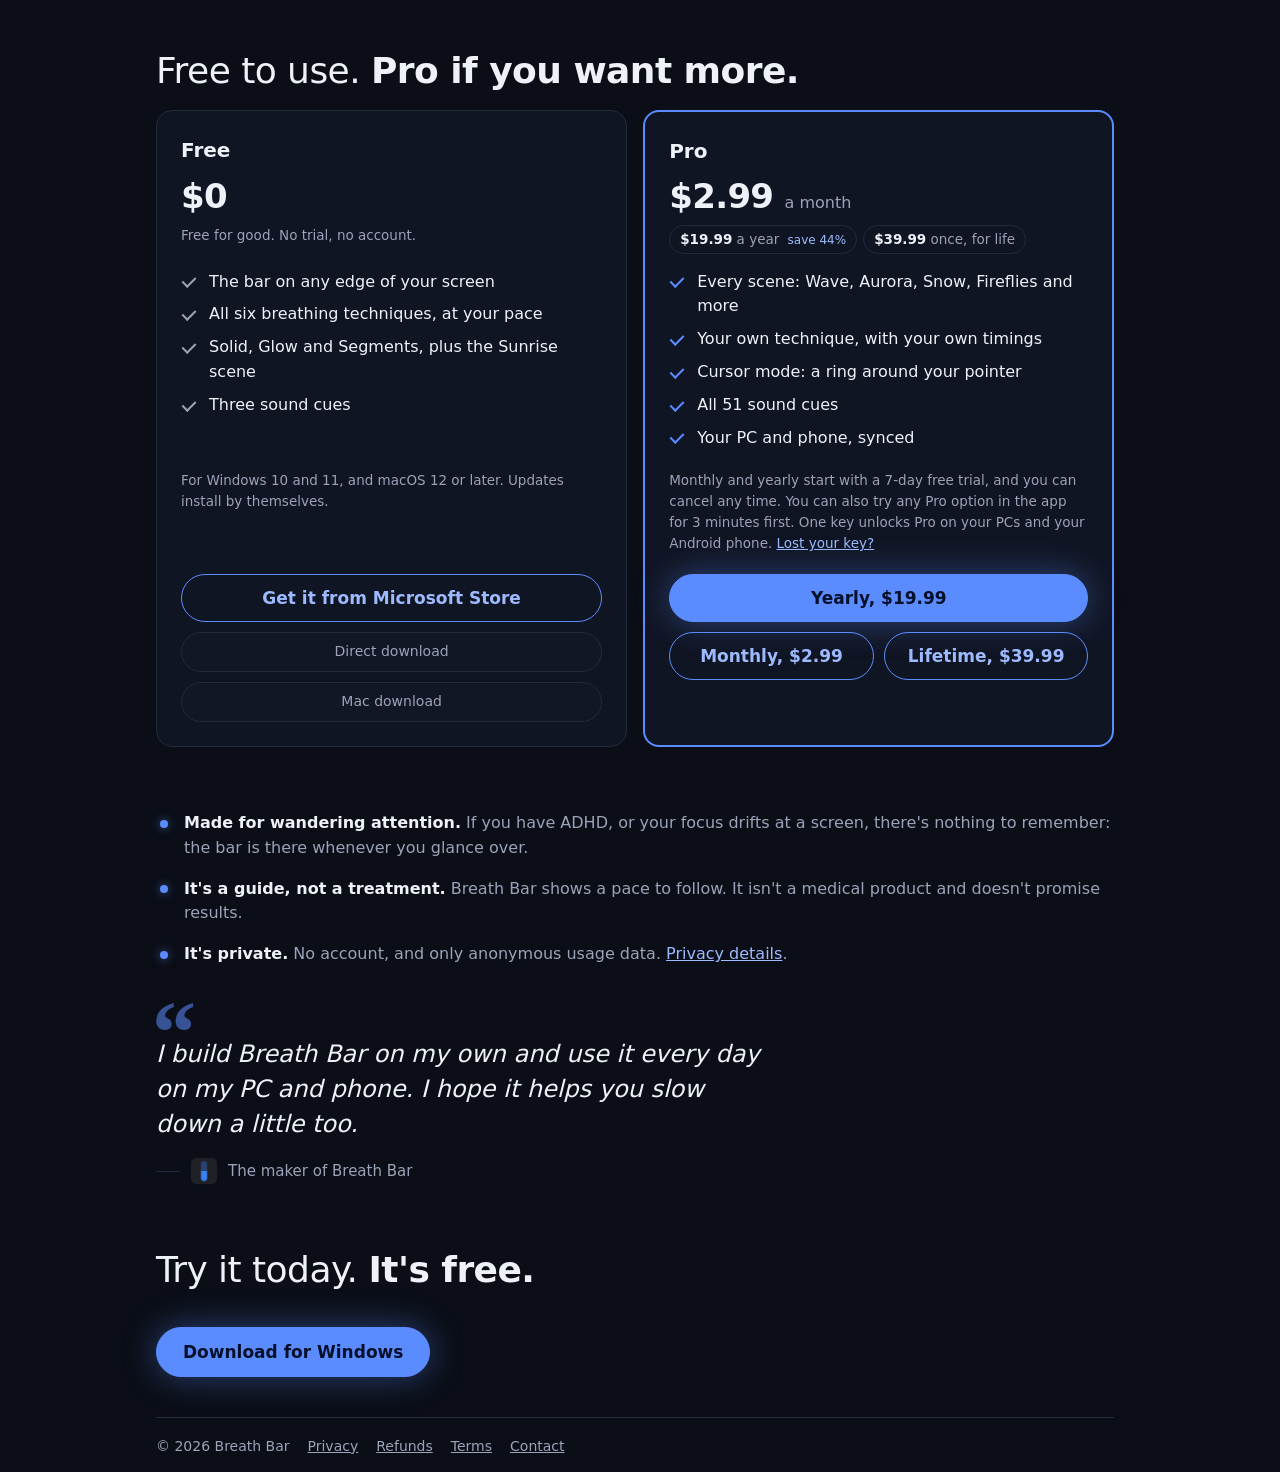
==== commit 62d9ddf8: "Mac download: a Download for Mac button, first and highlighted on Macs The signed, notarised Mac app" ====
--- a/index.html
+++ b/index.html
@@ -4,7 +4,7 @@
   <meta charset="utf-8">
   <meta name="viewport" content="width=device-width, initial-scale=1, viewport-fit=cover">
   <title>Breath Bar</title>
-  <meta name="description" content="Slow your breathing without stopping work. A thin bar on the edge of your screen rises and falls at a calm pace. Free for Windows, with Pro from $2.99 a month.">
+  <meta name="description" content="Slow your breathing without stopping work. A thin bar on the edge of your screen rises and falls at a calm pace. Free for Windows and Mac, with Pro from $2.99 a month.">
   <link rel="icon" href="favicon.ico" sizes="any">
   <link rel="icon" type="image/png" href="icon.png">
   <link rel="apple-touch-icon" href="icon.png">
@@ -20,7 +20,7 @@
     "image": "https://breathbar.app/og.png",
     "description": "A breathing guide on the edge of your screen. A thin bar rises as you breathe in and falls as you breathe out, while you keep working.",
     "applicationCategory": "HealthApplication",
-    "operatingSystem": "Windows 10, Windows 11",
+    "operatingSystem": "Windows 10, Windows 11, macOS 12 or later",
     "offers": [
       { "@type": "Offer", "name": "Breath Bar", "price": "0", "priceCurrency": "USD" },
       { "@type": "Offer", "name": "Breath Bar Pro, monthly", "price": "2.99", "priceCurrency": "USD" },
@@ -31,7 +31,7 @@
   </script>
   <meta property="og:url" content="https://breathbar.app/">
   <meta property="og:title" content="Breath Bar: breathe slower, stay in the flow">
-  <meta property="og:description" content="A thin bar on the edge of your screen rises and falls at a calm pace. Glance at it, breathe with it, keep working. Free for Windows.">
+  <meta property="og:description" content="A thin bar on the edge of your screen rises and falls at a calm pace. Glance at it, breathe with it, keep working. Free for Windows and Mac.">
   <meta property="og:image" content="https://breathbar.app/og.png?v=4">
   <meta property="og:image:width" content="1200">
   <meta property="og:image:height" content="630">
@@ -55,7 +55,8 @@
       <div class="row">
         <div class="get-row">
           <a class="btn" href="#" data-get="windows">Download for Windows</a>
-          <a class="btn ghost" href="#" data-get="android">Mac, iPhone, Android: soon</a>
+          <a class="btn ghost" href="#" data-get="mac">Download for Mac</a>
+          <a class="btn ghost" href="#" data-get="android">iPhone, Android: soon</a>
         </div>
         <p>A breathing guide on the edge of your screen. Breathe in as the bar rises, out as it falls. Free, with no account.</p>
       </div>
@@ -123,8 +124,8 @@
               <li>Solid, Glow and Segments, plus the Sunrise scene</li>
               <li>Three sound cues</li>
             </ul>
-            <p class="bb-small">For Windows 10 and 11. Updates install by themselves.</p>
-            <div class="buys"><a class="btn ghost" href="#" data-get="windows">Get it from Microsoft Store</a><a class="btn quiet dl" href="#" data-get="windows-exe">Direct download</a></div>
+            <p class="bb-small">For Windows 10 and 11, and macOS 12 or later. Updates install by themselves.</p>
+            <div class="buys"><a class="btn ghost" href="#" data-get="windows">Get it from Microsoft Store</a><a class="btn quiet dl" href="#" data-get="windows-exe">Direct download</a><a class="btn quiet dl" href="#" data-get="mac">Mac download</a></div>
           </div>
           <div class="bb-plan pro">
             <h3>Pro</h3>
@@ -177,6 +178,6 @@
 
   <script src="scene.js"></script>
   <script src="scenes/wave.js"></script>
-  <script src="site.js?v=20261121e"></script>
+  <script src="site.js?v=20261128a"></script>
 </body>
 </html>
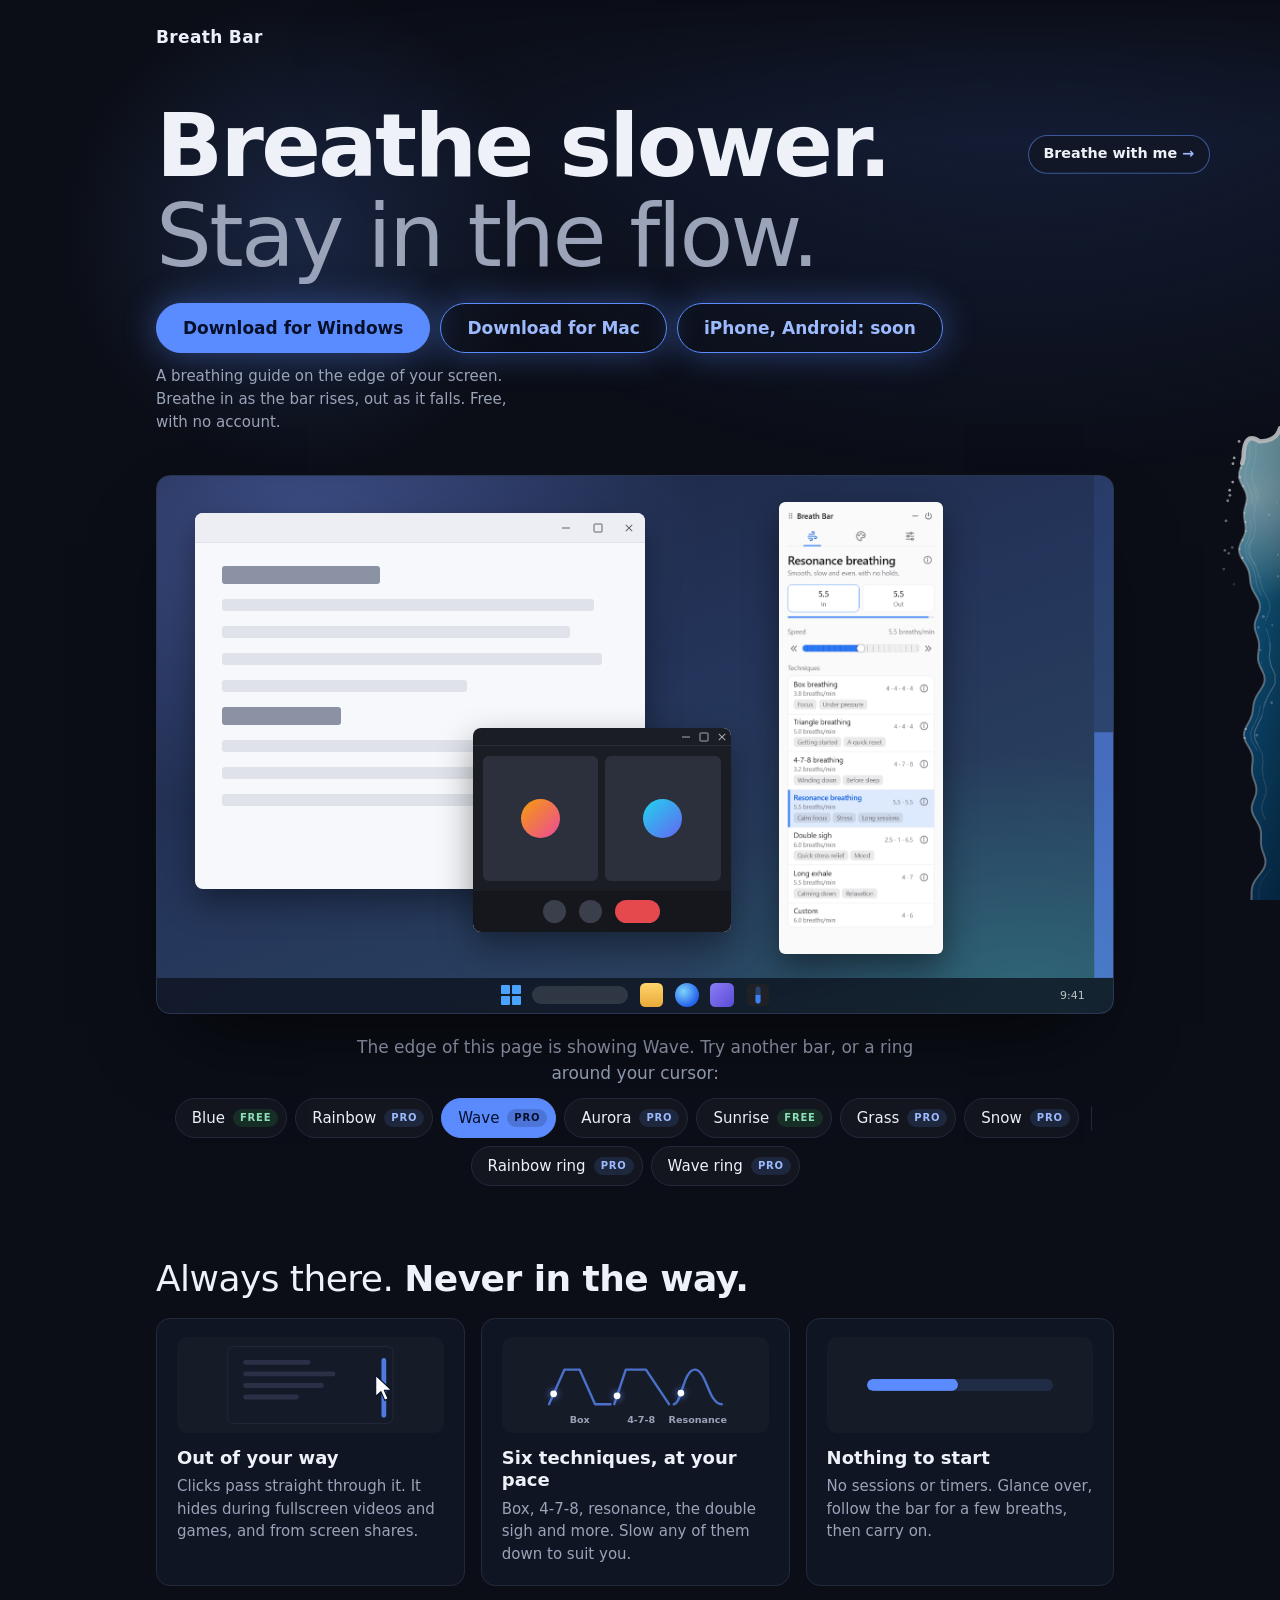
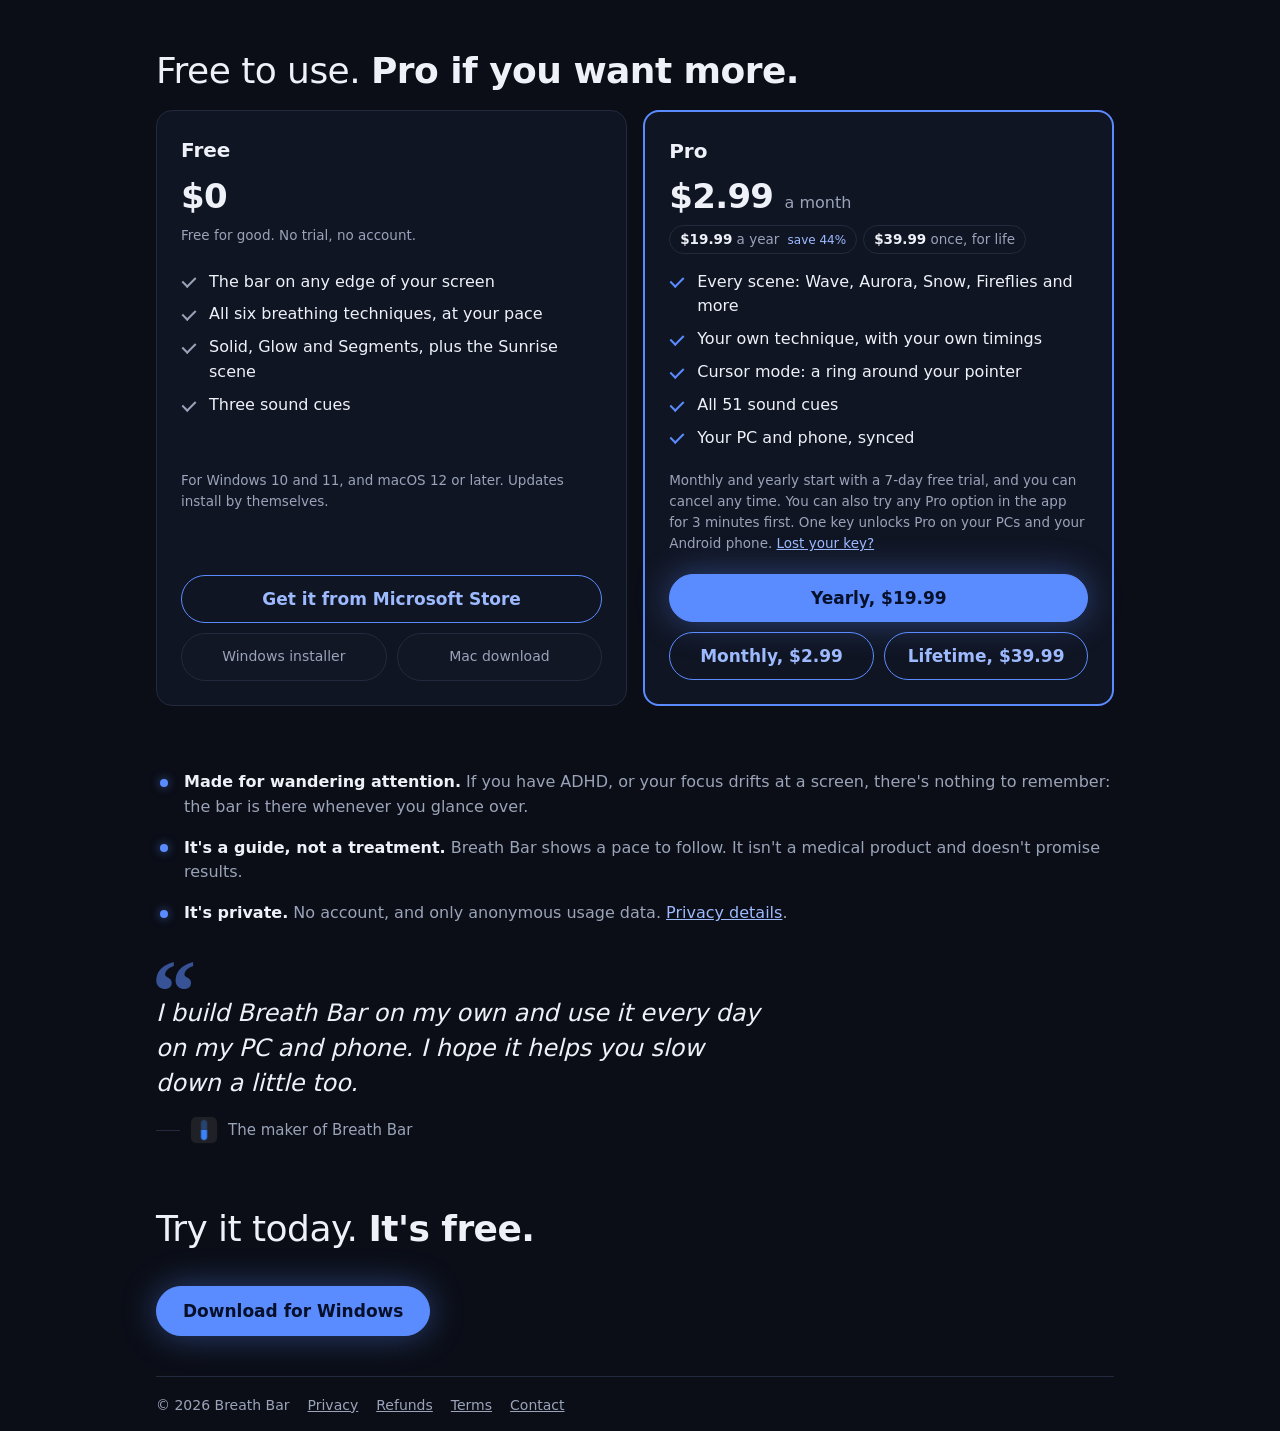
==== commit b7b1512f: "Free plan: the two direct downloads side by side, like Pro's buttons With the Mac link added, the Fr" ====
--- a/index.html
+++ b/index.html
@@ -37,7 +37,7 @@
   <meta property="og:image:height" content="630">
   <meta name="twitter:card" content="summary_large_image">
   <meta name="theme-color" content="#0b0e17">
-  <link rel="stylesheet" href="home.css?v=20261119c">
+  <link rel="stylesheet" href="home.css?v=20261128a">
 </head>
 <body>
   <p class="bar-label" id="bar-label" data-level aria-hidden="true">Breathe with me <span>→</span></p>
@@ -125,7 +125,7 @@
               <li>Three sound cues</li>
             </ul>
             <p class="bb-small">For Windows 10 and 11, and macOS 12 or later. Updates install by themselves.</p>
-            <div class="buys"><a class="btn ghost" href="#" data-get="windows">Get it from Microsoft Store</a><a class="btn quiet dl" href="#" data-get="windows-exe">Direct download</a><a class="btn quiet dl" href="#" data-get="mac">Mac download</a></div>
+            <div class="buys"><a class="btn ghost" href="#" data-get="windows">Get it from Microsoft Store</a><a class="btn quiet dl" href="#" data-get="windows-exe">Windows installer</a><a class="btn quiet dl" href="#" data-get="mac">Mac download</a></div>
           </div>
           <div class="bb-plan pro">
             <h3>Pro</h3>
--- a/home.css
+++ b/home.css
@@ -79,9 +79,11 @@
 .buys .btn { grid-column: span 2; width: 100%; min-height: 48px; padding: 0 12px; white-space: nowrap; }
 .buys .btn + .btn.ghost { grid-column: span 1; }
 .buys .btn.ghost { box-shadow: none; }
-.buys .btn.dl { min-height: 40px; font-size: 14px; font-weight: 500; color: var(--muted); box-shadow: none; }
+/* The two direct downloads (Windows installer, Mac) share a row, the same height as
+   the Pro card's Monthly and Lifetime, so both cards' buttons line up. */
+.buys .btn.dl { grid-column: span 1; font-size: 14px; font-weight: 500; color: var(--muted); box-shadow: none; }
 .buys .btn.dl:hover { color: var(--ink); }
-@media (max-width: 420px) { .buys .btn + .btn.ghost { grid-column: span 2; } }
+@media (max-width: 420px) { .buys .btn + .btn.ghost, .buys .btn.dl { grid-column: span 2; } }
 .get-row { display: flex; flex-wrap: wrap; gap: 10px; }
 /* The two plans line up row by row: name, price, small print, list, note, buttons. */
 .bb-plans { grid-template-rows: repeat(6, auto); }
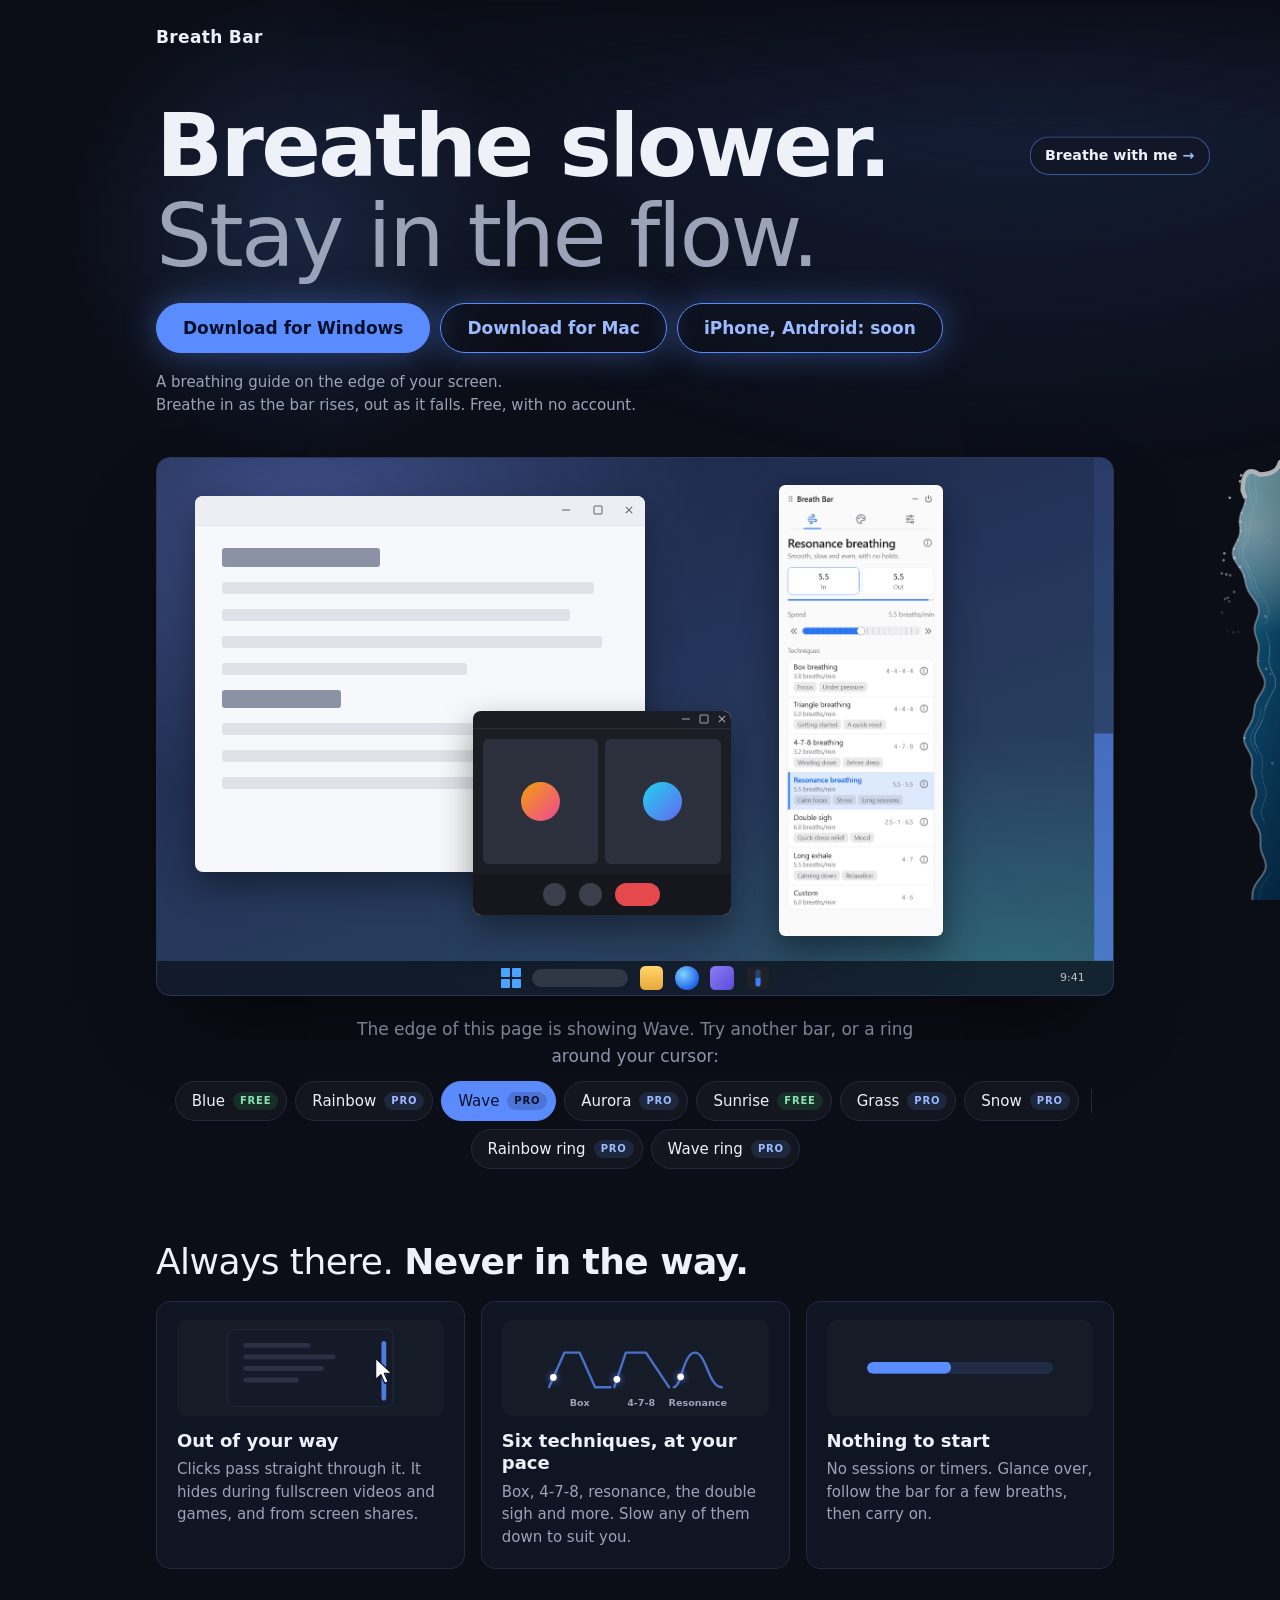
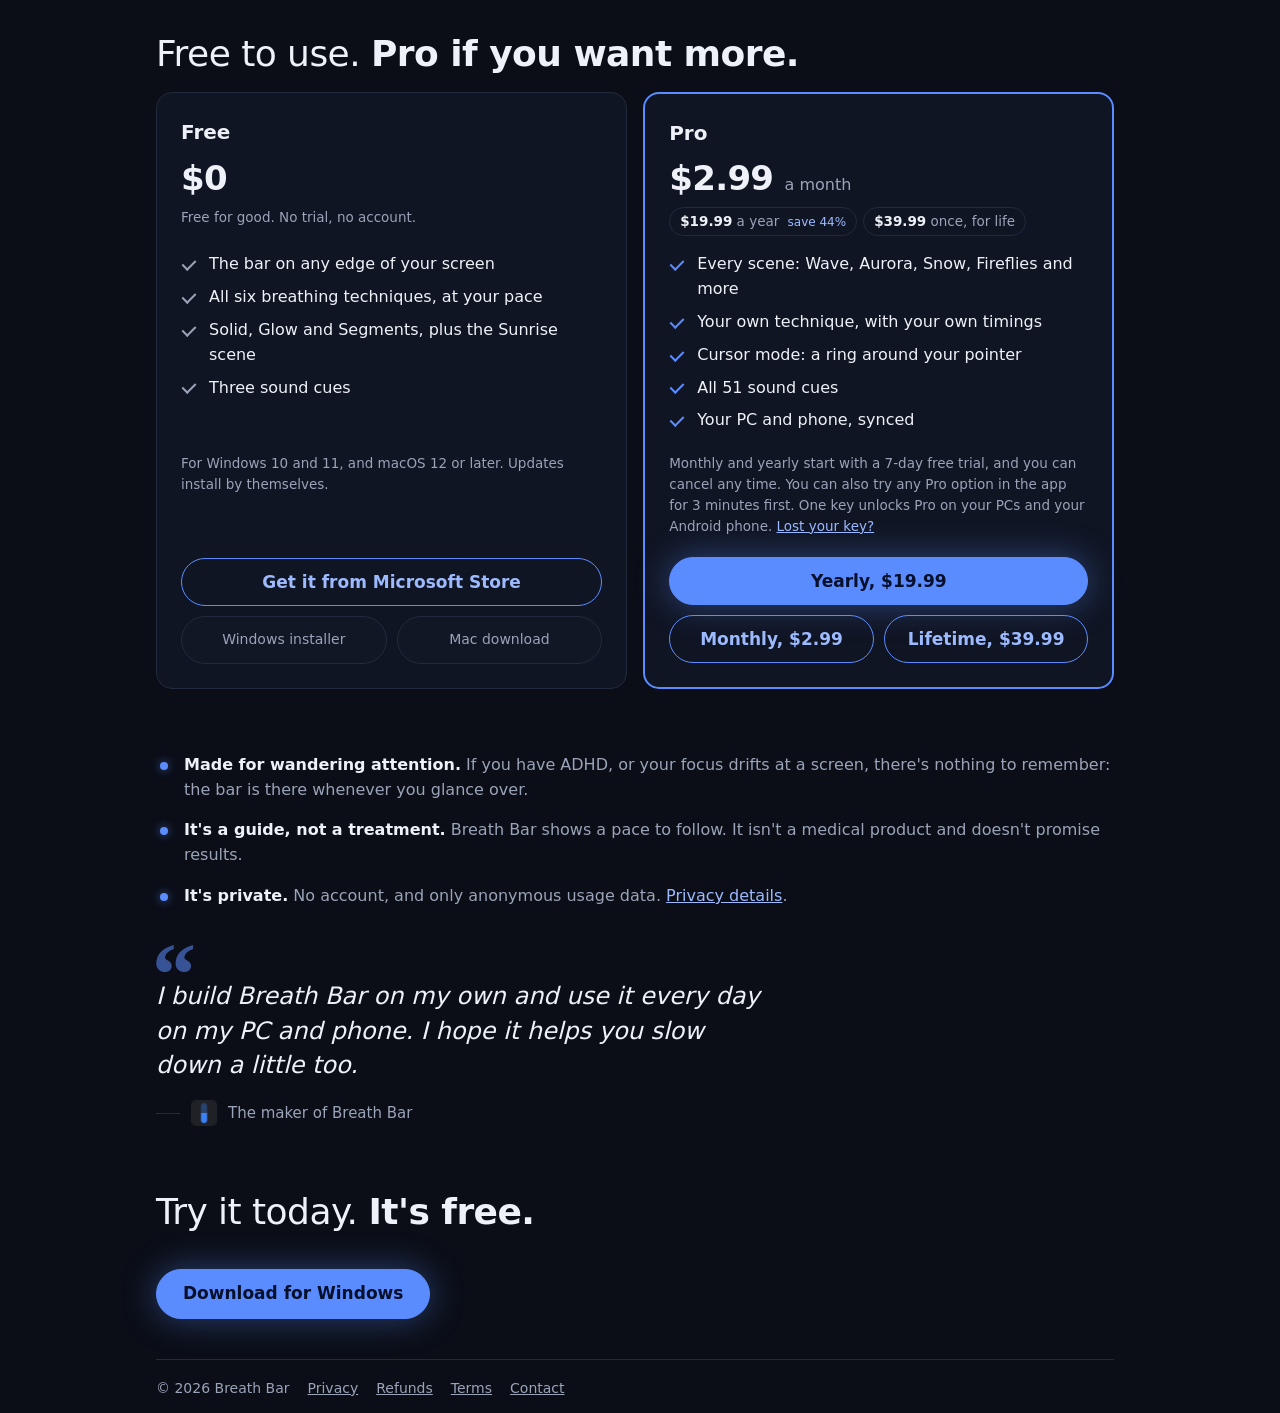
==== commit c749af0d: "Hero: the pitch on its own line under the download buttons The pitch used to sit beside two buttons." ====
--- a/index.html
+++ b/index.html
@@ -37,7 +37,7 @@
   <meta property="og:image:height" content="630">
   <meta name="twitter:card" content="summary_large_image">
   <meta name="theme-color" content="#0b0e17">
-  <link rel="stylesheet" href="home.css?v=20261128a">
+  <link rel="stylesheet" href="home.css?v=20261128b">
 </head>
 <body>
   <p class="bar-label" id="bar-label" data-level aria-hidden="true">Breathe with me <span>→</span></p>
@@ -58,7 +58,7 @@
           <a class="btn ghost" href="#" data-get="mac">Download for Mac</a>
           <a class="btn ghost" href="#" data-get="android">iPhone, Android: soon</a>
         </div>
-        <p>A breathing guide on the edge of your screen. Breathe in as the bar rises, out as it falls. Free, with no account.</p>
+        <p>A breathing guide on the edge of your screen.<br> Breathe in as the bar rises, out as it falls. Free, with no account.</p>
       </div>
     </section>
 
--- a/home.css
+++ b/home.css
@@ -155,8 +155,10 @@
   /* The smallest phones (iPhone SE and mini, 375 px): shrink the second line just enough
      that "in the corner of your eye." stays on one line instead of leaving "eye." alone. */
   @media (max-width: 380px) { h1 span { display: inline-block; font-size: min(1em, calc((100vw - 68px) / 9.8)); } }
-  .row { display: flex; flex-wrap: wrap; align-items: center; gap: 12px 20px; }
-  .row p { color: var(--muted); font-size: 15px; max-width: 24em; }
+  /* The download buttons, then the one-line pitch under them (three buttons leave no
+     room for it alongside). */
+  .row { display: flex; flex-direction: column; align-items: flex-start; gap: 18px; }
+  .row p { color: var(--muted); font-size: 15px; max-width: 38em; text-wrap: pretty; }
   .btn { border-radius: 26px; padding: 0 26px; box-shadow: 0 0 34px rgba(91, 140, 255, 0.4); }
 
   /* The desk (03), at night. */
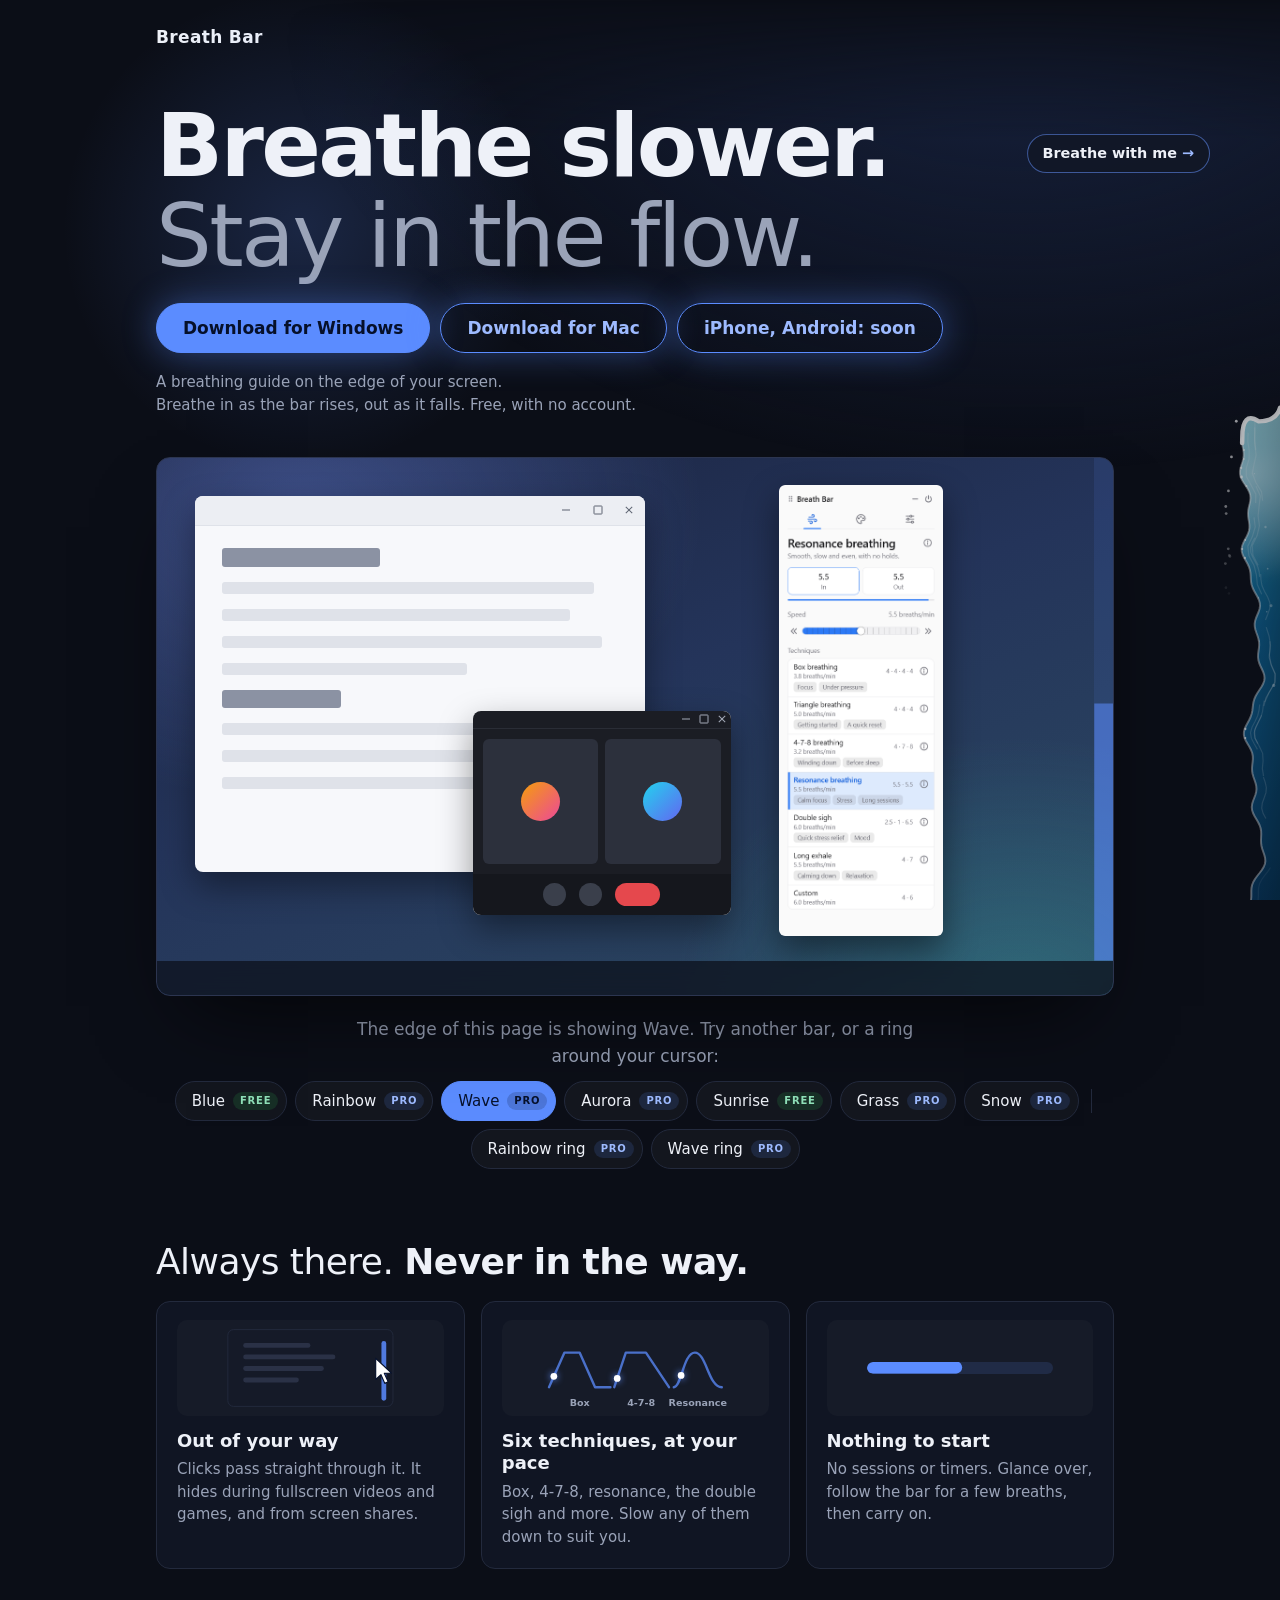
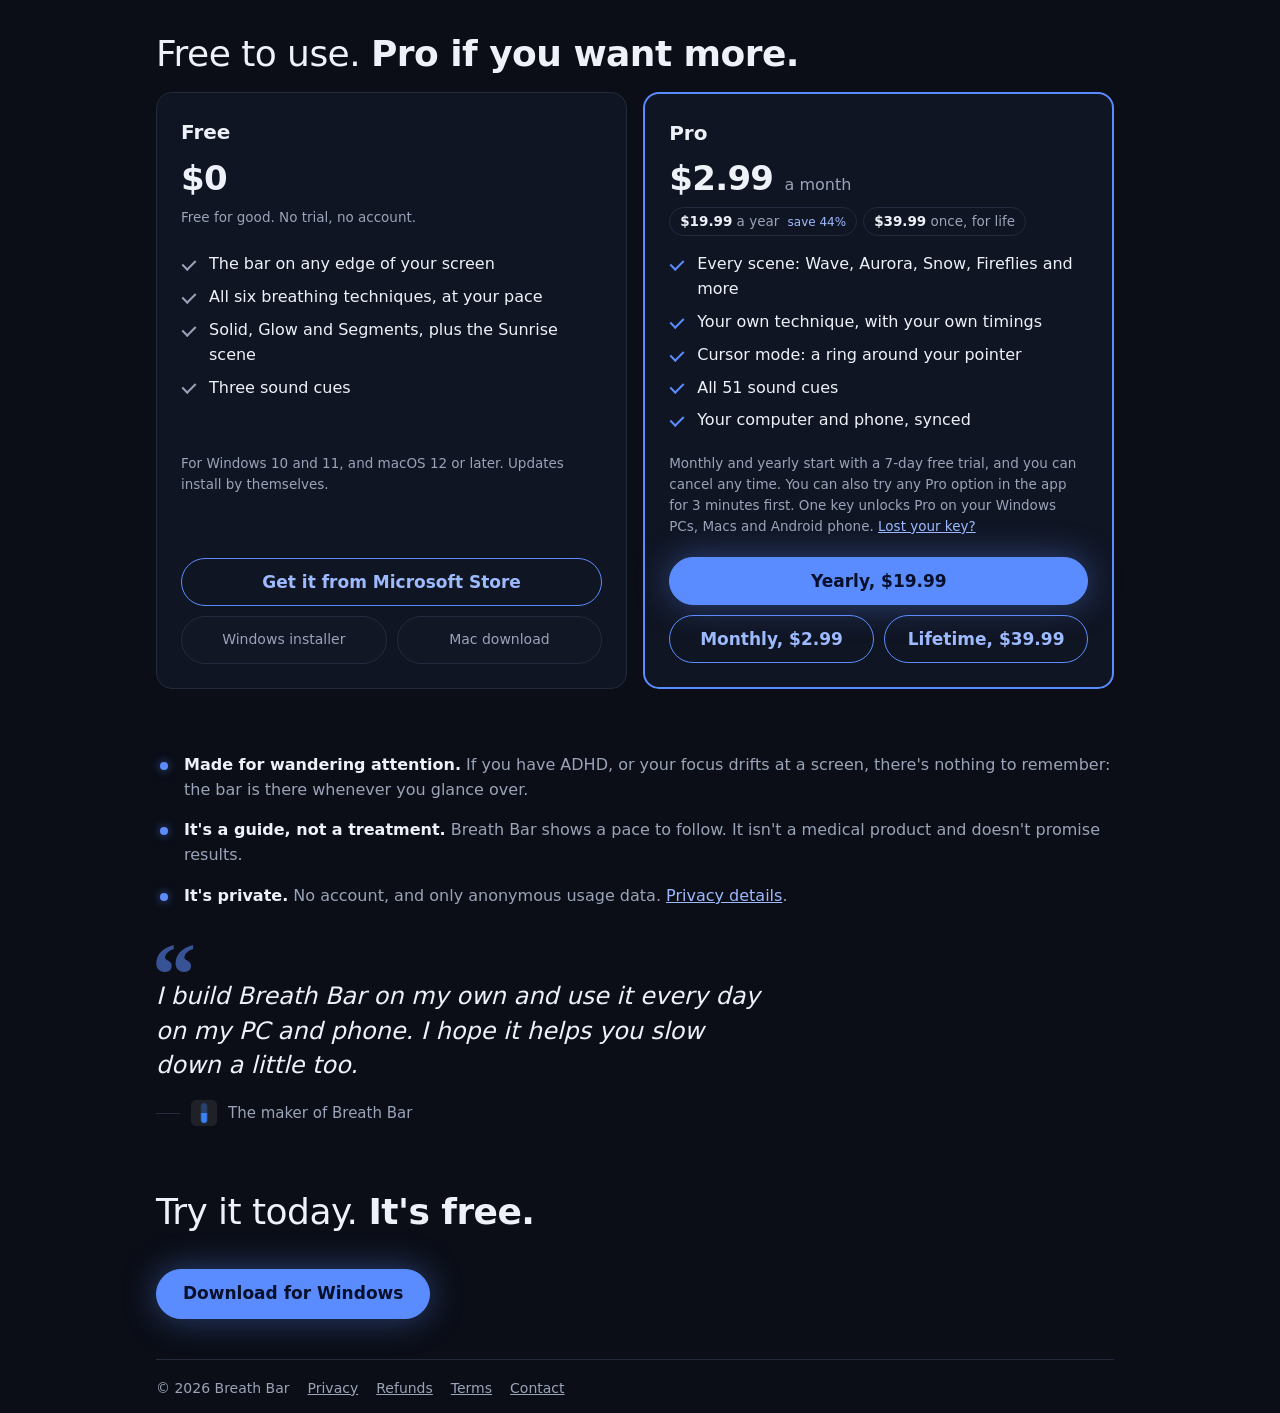
==== commit 9c73b60b: "Mac in the Pro and privacy wording Pro's sync line says "computer" rather than "PC", and the key not" ====
--- a/index.html
+++ b/index.html
@@ -1,183 +1,183 @@
-<!doctype html>
-<html lang="en">
-<head>
-  <meta charset="utf-8">
-  <meta name="viewport" content="width=device-width, initial-scale=1, viewport-fit=cover">
-  <title>Breath Bar</title>
-  <meta name="description" content="Slow your breathing without stopping work. A thin bar on the edge of your screen rises and falls at a calm pace. Free for Windows and Mac, with Pro from $2.99 a month.">
-  <link rel="icon" href="favicon.ico" sizes="any">
-  <link rel="icon" type="image/png" href="icon.png">
-  <link rel="apple-touch-icon" href="icon.png">
-  <!-- How the link looks when shared (Reddit, X, Discord, iMessage...). -->
-  <meta property="og:type" content="website">
-  <!-- For search engines: what Breath Bar is, where it runs and what it costs. -->
-  <script type="application/ld+json">
-  {
-    "@context": "https://schema.org",
-    "@type": "SoftwareApplication",
-    "name": "Breath Bar",
-    "url": "https://breathbar.app/",
-    "image": "https://breathbar.app/og.png",
-    "description": "A breathing guide on the edge of your screen. A thin bar rises as you breathe in and falls as you breathe out, while you keep working.",
-    "applicationCategory": "HealthApplication",
-    "operatingSystem": "Windows 10, Windows 11, macOS 12 or later",
-    "offers": [
-      { "@type": "Offer", "name": "Breath Bar", "price": "0", "priceCurrency": "USD" },
-      { "@type": "Offer", "name": "Breath Bar Pro, monthly", "price": "2.99", "priceCurrency": "USD" },
-      { "@type": "Offer", "name": "Breath Bar Pro, yearly", "price": "19.99", "priceCurrency": "USD" },
-      { "@type": "Offer", "name": "Breath Bar Pro, lifetime", "price": "39.99", "priceCurrency": "USD" }
-    ]
-  }
-  </script>
-  <meta property="og:url" content="https://breathbar.app/">
-  <meta property="og:title" content="Breath Bar: breathe slower, stay in the flow">
-  <meta property="og:description" content="A thin bar on the edge of your screen rises and falls at a calm pace. Glance at it, breathe with it, keep working. Free for Windows and Mac.">
-  <meta property="og:image" content="https://breathbar.app/og.png?v=4">
-  <meta property="og:image:width" content="1200">
-  <meta property="og:image:height" content="630">
-  <meta name="twitter:card" content="summary_large_image">
-  <meta name="theme-color" content="#0b0e17">
-  <link rel="stylesheet" href="home.css?v=20261128b">
-</head>
-<body>
-  <p class="bar-label" id="bar-label" data-level aria-hidden="true">Breathe with me <span>→</span></p>
-  <canvas id="cursor-ring" aria-hidden="true" hidden></canvas>
-  <div class="rail" aria-hidden="true">
-    <canvas id="scene"></canvas>
-    <div class="edge thin" data-solid data-level hidden><i></i></div>
-  </div>
-  <div class="wrap">
-    <header><b>Breath Bar</b></header>
-
-    <section class="hero" data-section="hero">
-      <div class="halo" data-level aria-hidden="true"></div>
-      <h1>Breathe slower.<br><span>Stay in the flow.</span></h1>
-      <div class="row">
-        <div class="get-row">
-          <a class="btn" href="#" data-get="windows">Download for Windows</a>
-          <a class="btn ghost" href="#" data-get="mac">Download for Mac</a>
-          <a class="btn ghost" href="#" data-get="android">iPhone, Android: soon</a>
-        </div>
-        <p>A breathing guide on the edge of your screen.<br> Breathe in as the bar rises, out as it falls. Free, with no account.</p>
-      </div>
-    </section>
-
-    <div class="desk" data-bar="blue" data-section="desk" aria-hidden="true">
-      <div class="win" style="left: 4%; top: 7%; width: 47%; height: 70%"><header><i class="min"></i><i class="max"></i><i class="x"></i></header><div class="body"><b></b><span style="width: 94%"></span><span style="width: 88%"></span><span style="width: 96%"></span><span style="width: 62%"></span><b style="width: 30%"></b><span style="width: 90%"></span><span style="width: 84%"></span><span style="width: 70%"></span></div></div>
-      <div class="win call" style="left: 33%; top: 47%; width: 27%; height: 38%"><header><i class="min"></i><i class="max"></i><i class="x"></i></header><div class="faces"><div></div><div></div></div><div class="controls"><i></i><i></i><i class="end"></i></div></div>
-      <img class="app" src="app-settings.png" alt="" style="left: 65%; top: 5%; height: 84%">
-      <div class="taskbar"><span class="start"><i></i><i></i><i></i><i></i></span><span class="search"></span><i class="ic folder"></i><i class="ic web"></i><i class="ic mail"></i><img class="ic" src="icon.png" alt=""><span class="clock">9:41</span></div>
-      <div class="bar" data-level><div class="fill"></div><canvas id="desk-scene"></canvas></div>
-    </div>
-
-    <div class="pick" data-section="picker">
-      <p>The edge of this page is showing Wave. Try another bar<span class="cursor-only">, or a ring around your cursor</span>:</p>
-      <div class="looks" role="group" aria-label="Bar on this page">
-        <button type="button" data-plain="blue">Blue<small class="free">Free</small></button>
-        <button type="button" data-plain="rainbow">Rainbow<small>Pro</small></button>
-        <button type="button" data-style="wave">Wave<small>Pro</small></button>
-        <button type="button" data-style="aurora">Aurora<small>Pro</small></button>
-        <button type="button" data-style="sunrise">Sunrise<small class="free">Free</small></button>
-        <button type="button" data-style="grass">Grass<small>Pro</small></button>
-        <button type="button" data-style="snow">Snow<small>Pro</small></button>
-        <span class="sep cursor-only" aria-hidden="true"></span>
-        <button type="button" class="cursor-only" data-cursor="glow">Rainbow ring<small>Pro</small></button>
-        <button type="button" class="cursor-only" data-cursor="wave">Wave ring<small>Pro</small></button>
-      </div>
-    </div>
-
-    <main id="more">
-      <section class="feats" data-section="features"><h2>Always there. <b>Never in the way.</b></h2>
-        <div class="feat-row">
-          <div class="feat">
-            <div class="feat-pic" aria-hidden="true">
-              <svg viewBox="0 0 200 100"><rect x="14" y="10" width="172" height="80" rx="6" class="scr"/><rect x="30" y="24" width="70" height="5" rx="2.5" class="ln"/><rect x="30" y="36" width="96" height="5" rx="2.5" class="ln"/><rect x="30" y="48" width="84" height="5" rx="2.5" class="ln"/><rect x="30" y="60" width="58" height="5" rx="2.5" class="ln"/><rect x="174" y="22" width="5" height="62" rx="2.5" class="br"/><path d="M168 40 l0 22 l5.5 -5 l4 9 l3.5 -1.6 l-4 -8.8 l7.4 -.4 z" class="ptr"/></svg>
-            </div>
-            <h3>Out of your way</h3>
-            <p>Clicks pass straight through it. It hides during fullscreen videos and games, and from screen shares.</p>
-          </div>
-          <div class="feat">
-            <div class="feat-pic" aria-hidden="true">
-              <svg viewBox="0 0 200 100"><g class="curve"><path id="c-box" d="M10 70 L26 34 L42 34 L58 70 L74 70"/><circle r="3.5"><animateMotion dur="16s" repeatCount="indefinite"><mpath href="#c-box"/></animateMotion></circle></g><g class="curve"><path id="c-478" d="M78 70 L90 34 L111 34 L135 70"/><circle r="3.5"><animateMotion dur="19s" repeatCount="indefinite"><mpath href="#c-478"/></animateMotion></circle></g><g class="curve"><path id="c-res" d="M140 70 C148 70 150 34 162 34 C174 34 176 70 190 70"/><circle r="3.5"><animateMotion dur="11s" repeatCount="indefinite"><mpath href="#c-res"/></animateMotion></circle></g><text x="42" y="90">Box</text><text x="106" y="90">4-7-8</text><text x="165" y="90">Resonance</text></svg>
-            </div>
-            <h3>Six techniques, at your pace</h3>
-            <p>Box, 4-7-8, resonance, the double sigh and more. Slow any of them down to suit you.</p>
-          </div>
-          <div class="feat">
-            <div class="feat-pic" aria-hidden="true">
-              <div class="feat-breath" data-level><i></i></div>
-            </div>
-            <h3>Nothing to start</h3>
-            <p>No sessions or timers. Glance over, follow the bar for a few breaths, then carry on.</p>
-          </div>
-        </div>
-      </section>
-
-      <section data-section="prices"><h2>Free to use. <b>Pro if you want more.</b></h2><div class="bb-plans">
-          <div class="bb-plan">
-            <h3>Free</h3>
-            <p class="bb-price">$0</p>
-            <p class="bb-small">Free for good. No trial, no account.</p>
-            <ul>
-              <li>The bar on any edge of your screen</li>
-              <li>All six breathing techniques, at your pace</li>
-              <li>Solid, Glow and Segments, plus the Sunrise scene</li>
-              <li>Three sound cues</li>
-            </ul>
-            <p class="bb-small">For Windows 10 and 11, and macOS 12 or later. Updates install by themselves.</p>
-            <div class="buys"><a class="btn ghost" href="#" data-get="windows">Get it from Microsoft Store</a><a class="btn quiet dl" href="#" data-get="windows-exe">Windows installer</a><a class="btn quiet dl" href="#" data-get="mac">Mac download</a></div>
-          </div>
-          <div class="bb-plan pro">
-            <h3>Pro</h3>
-            <p class="bb-price">$2.99 <span>a month</span></p>
-            <p class="alt"><span><b>$19.99</b> a year <i>save 44%</i></span><span><b>$39.99</b> once, for life</span></p>
-            <ul>
-              <li>Every scene: Wave, Aurora, Snow, Fireflies and more</li>
-              <li>Your own technique, with your own timings</li>
-              <li>Cursor mode: a ring around your pointer</li>
-              <li>All 51 sound cues</li>
-              <li>Your PC and phone, synced</li>
-            </ul>
-            <p class="bb-small">Monthly and yearly start with a 7-day free trial, and you can cancel any time. You can also try any Pro option in the app for 3 minutes first. One key unlocks Pro on your PCs and your Android phone. <a href="thanks.html#lost">Lost your key?</a></p>
-            <div class="buys">
-              <a class="btn" href="#" data-get="pro-yearly">Yearly, $19.99</a>
-              <a class="btn ghost" href="#" data-get="pro-monthly">Monthly, $2.99</a>
-              <a class="btn ghost" href="#" data-get="pro-lifetime">Lifetime, $39.99</a>
-            </div>
-          </div>
-        </div></section>
-
-      <section class="about" data-section="about">
-        <ul class="bb-expect">
-          <li><b>Made for wandering attention.</b> If you have ADHD, or your focus drifts at a screen, there's nothing to remember: the bar is there whenever you glance over.</li>
-          <li><b>It's a guide, not a treatment.</b> Breath Bar shows a pace to follow. It isn't a medical product and doesn't promise results.</li>
-          <li><b>It's private.</b> No account, and only anonymous usage data. <a href="legal.html#privacy">Privacy details</a>.</li>
-        </ul>
-        <figure class="quote">
-          <blockquote><p>I build Breath Bar on my own and use it every day on my PC and phone. I hope it helps you slow down a little too.</p></blockquote>
-          <figcaption><img src="icon.png" alt="">The maker of Breath Bar</figcaption>
-        </figure>
-      </section>
-
-      <section class="last" data-section="end">
-        <h2>Try it today. <b>It's free.</b></h2>
-        <a class="btn" href="#" data-get="windows">Download for Windows</a>
-      </section>
-
-      <footer class="bb-foot">
-        <span>© 2026 Breath Bar</span>
-        <a href="legal.html#privacy">Privacy</a>
-        <a href="legal.html#refunds">Refunds</a>
-        <a href="legal.html#terms">Terms</a>
-        <a href="mailto:support@breathbar.app">Contact</a>
-      </footer>
-    </main>
-  </div>
-
-  <p id="toast" class="bb-toast" role="status" hidden></p>
-
-  <script src="scene.js"></script>
-  <script src="scenes/wave.js"></script>
-  <script src="site.js?v=20261128a"></script>
-</body>
-</html>
+<!doctype html>
+<html lang="en">
+<head>
+  <meta charset="utf-8">
+  <meta name="viewport" content="width=device-width, initial-scale=1, viewport-fit=cover">
+  <title>Breath Bar</title>
+  <meta name="description" content="Slow your breathing without stopping work. A thin bar on the edge of your screen rises and falls at a calm pace. Free for Windows and Mac, with Pro from $2.99 a month.">
+  <link rel="icon" href="favicon.ico" sizes="any">
+  <link rel="icon" type="image/png" href="icon.png">
+  <link rel="apple-touch-icon" href="icon.png">
+  <!-- How the link looks when shared (Reddit, X, Discord, iMessage...). -->
+  <meta property="og:type" content="website">
+  <!-- For search engines: what Breath Bar is, where it runs and what it costs. -->
+  <script type="application/ld+json">
+  {
+    "@context": "https://schema.org",
+    "@type": "SoftwareApplication",
+    "name": "Breath Bar",
+    "url": "https://breathbar.app/",
+    "image": "https://breathbar.app/og.png",
+    "description": "A breathing guide on the edge of your screen. A thin bar rises as you breathe in and falls as you breathe out, while you keep working.",
+    "applicationCategory": "HealthApplication",
+    "operatingSystem": "Windows 10, Windows 11, macOS 12 or later",
+    "offers": [
+      { "@type": "Offer", "name": "Breath Bar", "price": "0", "priceCurrency": "USD" },
+      { "@type": "Offer", "name": "Breath Bar Pro, monthly", "price": "2.99", "priceCurrency": "USD" },
+      { "@type": "Offer", "name": "Breath Bar Pro, yearly", "price": "19.99", "priceCurrency": "USD" },
+      { "@type": "Offer", "name": "Breath Bar Pro, lifetime", "price": "39.99", "priceCurrency": "USD" }
+    ]
+  }
+  </script>
+  <meta property="og:url" content="https://breathbar.app/">
+  <meta property="og:title" content="Breath Bar: breathe slower, stay in the flow">
+  <meta property="og:description" content="A thin bar on the edge of your screen rises and falls at a calm pace. Glance at it, breathe with it, keep working. Free for Windows and Mac.">
+  <meta property="og:image" content="https://breathbar.app/og.png?v=4">
+  <meta property="og:image:width" content="1200">
+  <meta property="og:image:height" content="630">
+  <meta name="twitter:card" content="summary_large_image">
+  <meta name="theme-color" content="#0b0e17">
+  <link rel="stylesheet" href="home.css?v=20261128b">
+</head>
+<body>
+  <p class="bar-label" id="bar-label" data-level aria-hidden="true">Breathe with me <span>→</span></p>
+  <canvas id="cursor-ring" aria-hidden="true" hidden></canvas>
+  <div class="rail" aria-hidden="true">
+    <canvas id="scene"></canvas>
+    <div class="edge thin" data-solid data-level hidden><i></i></div>
+  </div>
+  <div class="wrap">
+    <header><b>Breath Bar</b></header>
+
+    <section class="hero" data-section="hero">
+      <div class="halo" data-level aria-hidden="true"></div>
+      <h1>Breathe slower.<br><span>Stay in the flow.</span></h1>
+      <div class="row">
+        <div class="get-row">
+          <a class="btn" href="#" data-get="windows">Download for Windows</a>
+          <a class="btn ghost" href="#" data-get="mac">Download for Mac</a>
+          <a class="btn ghost" href="#" data-get="android">iPhone, Android: soon</a>
+        </div>
+        <p>A breathing guide on the edge of your screen.<br> Breathe in as the bar rises, out as it falls. Free, with no account.</p>
+      </div>
+    </section>
+
+    <div class="desk" data-bar="blue" data-section="desk" aria-hidden="true">
+      <div class="win" style="left: 4%; top: 7%; width: 47%; height: 70%"><header><i class="min"></i><i class="max"></i><i class="x"></i></header><div class="body"><b></b><span style="width: 94%"></span><span style="width: 88%"></span><span style="width: 96%"></span><span style="width: 62%"></span><b style="width: 30%"></b><span style="width: 90%"></span><span style="width: 84%"></span><span style="width: 70%"></span></div></div>
+      <div class="win call" style="left: 33%; top: 47%; width: 27%; height: 38%"><header><i class="min"></i><i class="max"></i><i class="x"></i></header><div class="faces"><div></div><div></div></div><div class="controls"><i></i><i></i><i class="end"></i></div></div>
+      <img class="app" src="app-settings.png" alt="" style="left: 65%; top: 5%; height: 84%">
+      <div class="taskbar"><span class="start"><i></i><i></i><i></i><i></i></span><span class="search"></span><i class="ic folder"></i><i class="ic web"></i><i class="ic mail"></i><img class="ic" src="icon.png" alt=""><span class="clock">9:41</span></div>
+      <div class="bar" data-level><div class="fill"></div><canvas id="desk-scene"></canvas></div>
+    </div>
+
+    <div class="pick" data-section="picker">
+      <p>The edge of this page is showing Wave. Try another bar<span class="cursor-only">, or a ring around your cursor</span>:</p>
+      <div class="looks" role="group" aria-label="Bar on this page">
+        <button type="button" data-plain="blue">Blue<small class="free">Free</small></button>
+        <button type="button" data-plain="rainbow">Rainbow<small>Pro</small></button>
+        <button type="button" data-style="wave">Wave<small>Pro</small></button>
+        <button type="button" data-style="aurora">Aurora<small>Pro</small></button>
+        <button type="button" data-style="sunrise">Sunrise<small class="free">Free</small></button>
+        <button type="button" data-style="grass">Grass<small>Pro</small></button>
+        <button type="button" data-style="snow">Snow<small>Pro</small></button>
+        <span class="sep cursor-only" aria-hidden="true"></span>
+        <button type="button" class="cursor-only" data-cursor="glow">Rainbow ring<small>Pro</small></button>
+        <button type="button" class="cursor-only" data-cursor="wave">Wave ring<small>Pro</small></button>
+      </div>
+    </div>
+
+    <main id="more">
+      <section class="feats" data-section="features"><h2>Always there. <b>Never in the way.</b></h2>
+        <div class="feat-row">
+          <div class="feat">
+            <div class="feat-pic" aria-hidden="true">
+              <svg viewBox="0 0 200 100"><rect x="14" y="10" width="172" height="80" rx="6" class="scr"/><rect x="30" y="24" width="70" height="5" rx="2.5" class="ln"/><rect x="30" y="36" width="96" height="5" rx="2.5" class="ln"/><rect x="30" y="48" width="84" height="5" rx="2.5" class="ln"/><rect x="30" y="60" width="58" height="5" rx="2.5" class="ln"/><rect x="174" y="22" width="5" height="62" rx="2.5" class="br"/><path d="M168 40 l0 22 l5.5 -5 l4 9 l3.5 -1.6 l-4 -8.8 l7.4 -.4 z" class="ptr"/></svg>
+            </div>
+            <h3>Out of your way</h3>
+            <p>Clicks pass straight through it. It hides during fullscreen videos and games, and from screen shares.</p>
+          </div>
+          <div class="feat">
+            <div class="feat-pic" aria-hidden="true">
+              <svg viewBox="0 0 200 100"><g class="curve"><path id="c-box" d="M10 70 L26 34 L42 34 L58 70 L74 70"/><circle r="3.5"><animateMotion dur="16s" repeatCount="indefinite"><mpath href="#c-box"/></animateMotion></circle></g><g class="curve"><path id="c-478" d="M78 70 L90 34 L111 34 L135 70"/><circle r="3.5"><animateMotion dur="19s" repeatCount="indefinite"><mpath href="#c-478"/></animateMotion></circle></g><g class="curve"><path id="c-res" d="M140 70 C148 70 150 34 162 34 C174 34 176 70 190 70"/><circle r="3.5"><animateMotion dur="11s" repeatCount="indefinite"><mpath href="#c-res"/></animateMotion></circle></g><text x="42" y="90">Box</text><text x="106" y="90">4-7-8</text><text x="165" y="90">Resonance</text></svg>
+            </div>
+            <h3>Six techniques, at your pace</h3>
+            <p>Box, 4-7-8, resonance, the double sigh and more. Slow any of them down to suit you.</p>
+          </div>
+          <div class="feat">
+            <div class="feat-pic" aria-hidden="true">
+              <div class="feat-breath" data-level><i></i></div>
+            </div>
+            <h3>Nothing to start</h3>
+            <p>No sessions or timers. Glance over, follow the bar for a few breaths, then carry on.</p>
+          </div>
+        </div>
+      </section>
+
+      <section data-section="prices"><h2>Free to use. <b>Pro if you want more.</b></h2><div class="bb-plans">
+          <div class="bb-plan">
+            <h3>Free</h3>
+            <p class="bb-price">$0</p>
+            <p class="bb-small">Free for good. No trial, no account.</p>
+            <ul>
+              <li>The bar on any edge of your screen</li>
+              <li>All six breathing techniques, at your pace</li>
+              <li>Solid, Glow and Segments, plus the Sunrise scene</li>
+              <li>Three sound cues</li>
+            </ul>
+            <p class="bb-small">For Windows 10 and 11, and macOS 12 or later. Updates install by themselves.</p>
+            <div class="buys"><a class="btn ghost" href="#" data-get="windows">Get it from Microsoft Store</a><a class="btn quiet dl" href="#" data-get="windows-exe">Windows installer</a><a class="btn quiet dl" href="#" data-get="mac">Mac download</a></div>
+          </div>
+          <div class="bb-plan pro">
+            <h3>Pro</h3>
+            <p class="bb-price">$2.99 <span>a month</span></p>
+            <p class="alt"><span><b>$19.99</b> a year <i>save 44%</i></span><span><b>$39.99</b> once, for life</span></p>
+            <ul>
+              <li>Every scene: Wave, Aurora, Snow, Fireflies and more</li>
+              <li>Your own technique, with your own timings</li>
+              <li>Cursor mode: a ring around your pointer</li>
+              <li>All 51 sound cues</li>
+              <li>Your computer and phone, synced</li>
+            </ul>
+            <p class="bb-small">Monthly and yearly start with a 7-day free trial, and you can cancel any time. You can also try any Pro option in the app for 3 minutes first. One key unlocks Pro on your Windows PCs, Macs and Android phone. <a href="thanks.html#lost">Lost your key?</a></p>
+            <div class="buys">
+              <a class="btn" href="#" data-get="pro-yearly">Yearly, $19.99</a>
+              <a class="btn ghost" href="#" data-get="pro-monthly">Monthly, $2.99</a>
+              <a class="btn ghost" href="#" data-get="pro-lifetime">Lifetime, $39.99</a>
+            </div>
+          </div>
+        </div></section>
+
+      <section class="about" data-section="about">
+        <ul class="bb-expect">
+          <li><b>Made for wandering attention.</b> If you have ADHD, or your focus drifts at a screen, there's nothing to remember: the bar is there whenever you glance over.</li>
+          <li><b>It's a guide, not a treatment.</b> Breath Bar shows a pace to follow. It isn't a medical product and doesn't promise results.</li>
+          <li><b>It's private.</b> No account, and only anonymous usage data. <a href="legal.html#privacy">Privacy details</a>.</li>
+        </ul>
+        <figure class="quote">
+          <blockquote><p>I build Breath Bar on my own and use it every day on my PC and phone. I hope it helps you slow down a little too.</p></blockquote>
+          <figcaption><img src="icon.png" alt="">The maker of Breath Bar</figcaption>
+        </figure>
+      </section>
+
+      <section class="last" data-section="end">
+        <h2>Try it today. <b>It's free.</b></h2>
+        <a class="btn" href="#" data-get="windows">Download for Windows</a>
+      </section>
+
+      <footer class="bb-foot">
+        <span>© 2026 Breath Bar</span>
+        <a href="legal.html#privacy">Privacy</a>
+        <a href="legal.html#refunds">Refunds</a>
+        <a href="legal.html#terms">Terms</a>
+        <a href="mailto:support@breathbar.app">Contact</a>
+      </footer>
+    </main>
+  </div>
+
+  <p id="toast" class="bb-toast" role="status" hidden></p>
+
+  <script src="scene.js"></script>
+  <script src="scenes/wave.js"></script>
+  <script src="site.js?v=20261128a"></script>
+</body>
+</html>
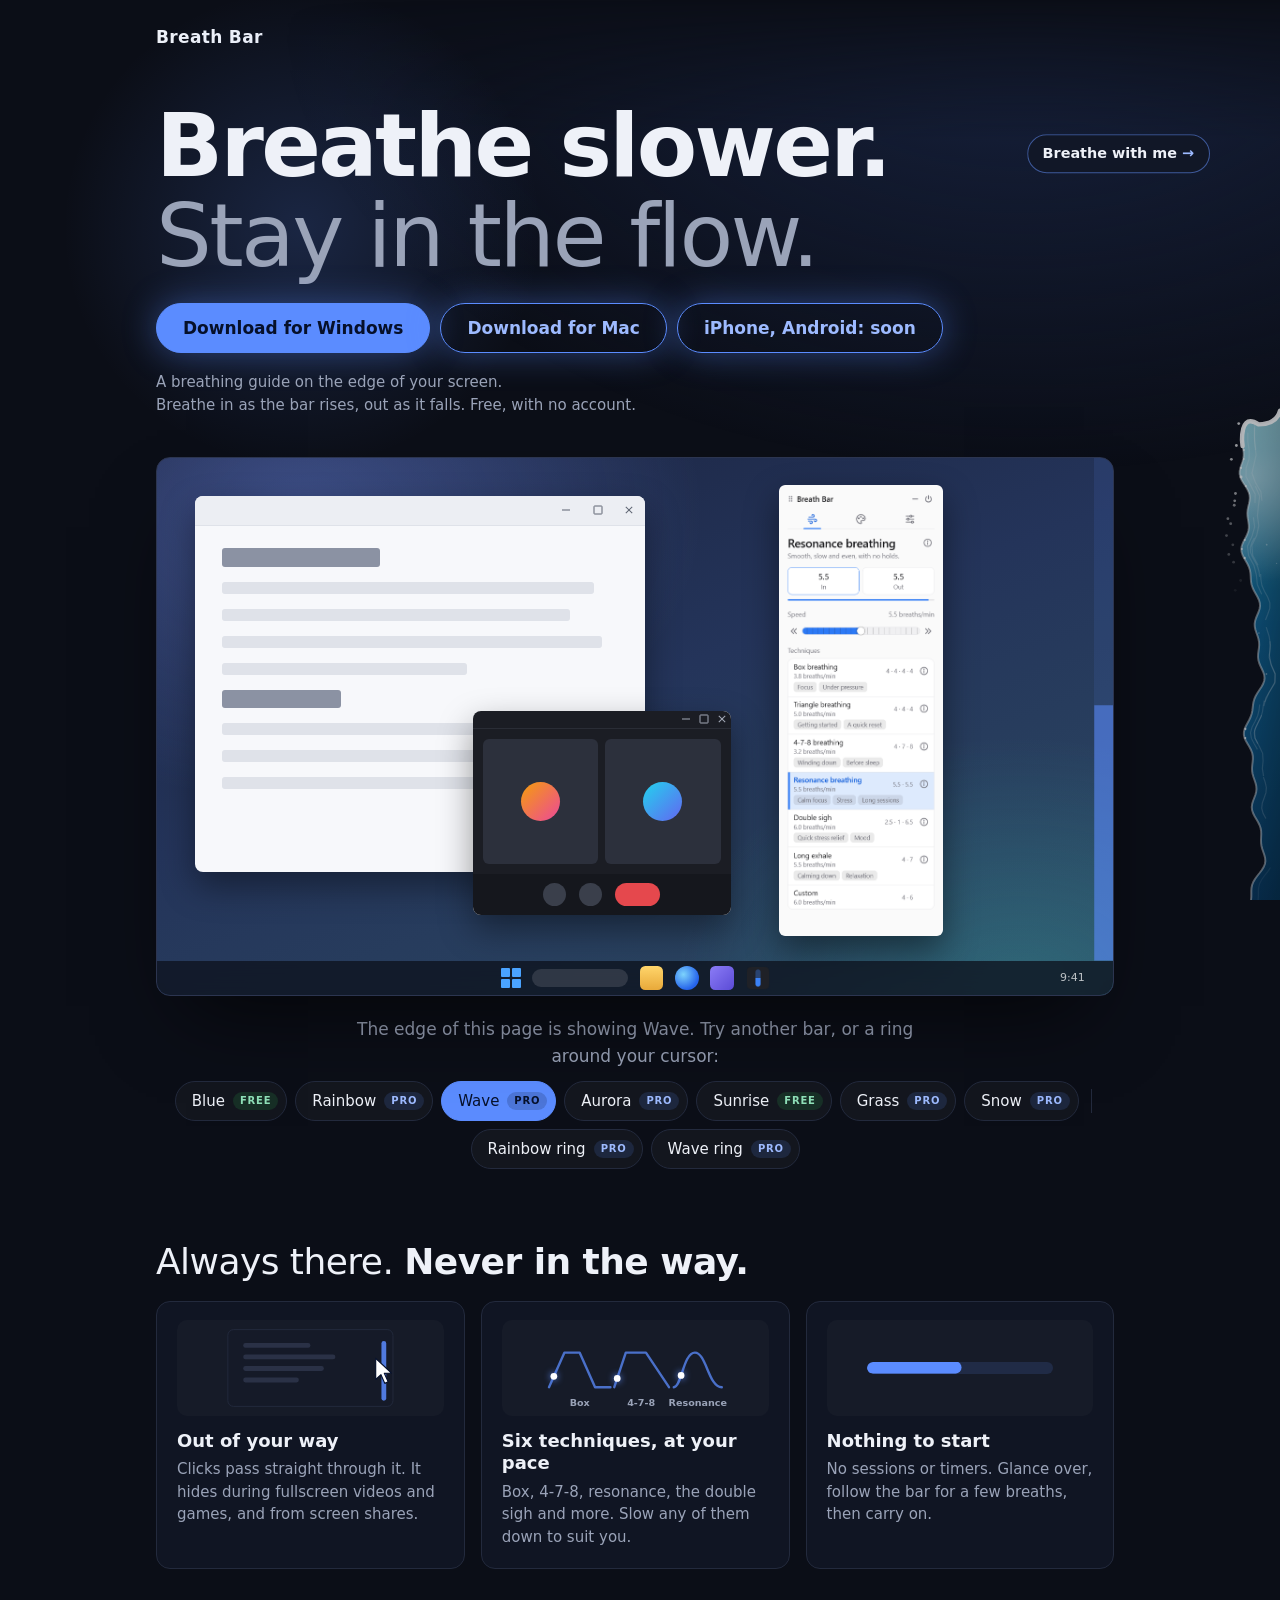
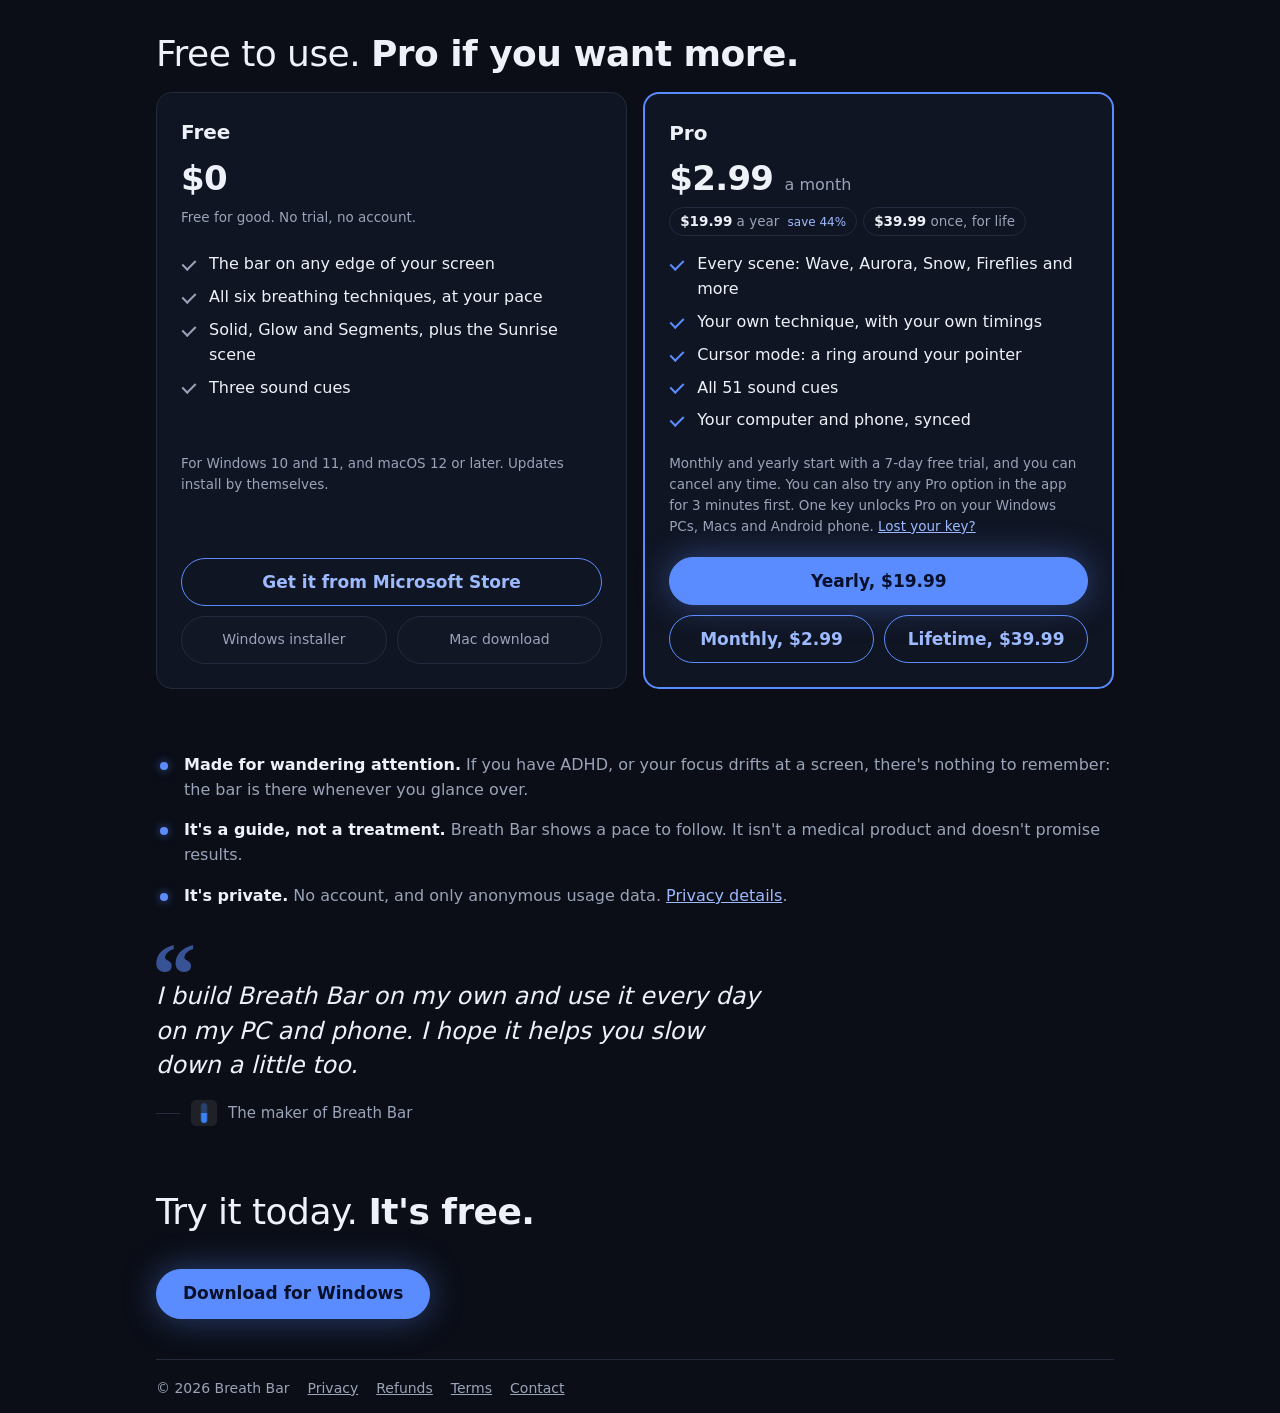
==== commit cd0602df: "index.html: back to Windows line endings (the previous commit changed them by accident) Co-Authored-" ====
--- a/index.html
+++ b/index.html
@@ -1,183 +1,183 @@
-<!doctype html>
-<html lang="en">
-<head>
-  <meta charset="utf-8">
-  <meta name="viewport" content="width=device-width, initial-scale=1, viewport-fit=cover">
-  <title>Breath Bar</title>
-  <meta name="description" content="Slow your breathing without stopping work. A thin bar on the edge of your screen rises and falls at a calm pace. Free for Windows and Mac, with Pro from $2.99 a month.">
-  <link rel="icon" href="favicon.ico" sizes="any">
-  <link rel="icon" type="image/png" href="icon.png">
-  <link rel="apple-touch-icon" href="icon.png">
-  <!-- How the link looks when shared (Reddit, X, Discord, iMessage...). -->
-  <meta property="og:type" content="website">
-  <!-- For search engines: what Breath Bar is, where it runs and what it costs. -->
-  <script type="application/ld+json">
-  {
-    "@context": "https://schema.org",
-    "@type": "SoftwareApplication",
-    "name": "Breath Bar",
-    "url": "https://breathbar.app/",
-    "image": "https://breathbar.app/og.png",
-    "description": "A breathing guide on the edge of your screen. A thin bar rises as you breathe in and falls as you breathe out, while you keep working.",
-    "applicationCategory": "HealthApplication",
-    "operatingSystem": "Windows 10, Windows 11, macOS 12 or later",
-    "offers": [
-      { "@type": "Offer", "name": "Breath Bar", "price": "0", "priceCurrency": "USD" },
-      { "@type": "Offer", "name": "Breath Bar Pro, monthly", "price": "2.99", "priceCurrency": "USD" },
-      { "@type": "Offer", "name": "Breath Bar Pro, yearly", "price": "19.99", "priceCurrency": "USD" },
-      { "@type": "Offer", "name": "Breath Bar Pro, lifetime", "price": "39.99", "priceCurrency": "USD" }
-    ]
-  }
-  </script>
-  <meta property="og:url" content="https://breathbar.app/">
-  <meta property="og:title" content="Breath Bar: breathe slower, stay in the flow">
-  <meta property="og:description" content="A thin bar on the edge of your screen rises and falls at a calm pace. Glance at it, breathe with it, keep working. Free for Windows and Mac.">
-  <meta property="og:image" content="https://breathbar.app/og.png?v=4">
-  <meta property="og:image:width" content="1200">
-  <meta property="og:image:height" content="630">
-  <meta name="twitter:card" content="summary_large_image">
-  <meta name="theme-color" content="#0b0e17">
-  <link rel="stylesheet" href="home.css?v=20261128b">
-</head>
-<body>
-  <p class="bar-label" id="bar-label" data-level aria-hidden="true">Breathe with me <span>→</span></p>
-  <canvas id="cursor-ring" aria-hidden="true" hidden></canvas>
-  <div class="rail" aria-hidden="true">
-    <canvas id="scene"></canvas>
-    <div class="edge thin" data-solid data-level hidden><i></i></div>
-  </div>
-  <div class="wrap">
-    <header><b>Breath Bar</b></header>
-
-    <section class="hero" data-section="hero">
-      <div class="halo" data-level aria-hidden="true"></div>
-      <h1>Breathe slower.<br><span>Stay in the flow.</span></h1>
-      <div class="row">
-        <div class="get-row">
-          <a class="btn" href="#" data-get="windows">Download for Windows</a>
-          <a class="btn ghost" href="#" data-get="mac">Download for Mac</a>
-          <a class="btn ghost" href="#" data-get="android">iPhone, Android: soon</a>
-        </div>
-        <p>A breathing guide on the edge of your screen.<br> Breathe in as the bar rises, out as it falls. Free, with no account.</p>
-      </div>
-    </section>
-
-    <div class="desk" data-bar="blue" data-section="desk" aria-hidden="true">
-      <div class="win" style="left: 4%; top: 7%; width: 47%; height: 70%"><header><i class="min"></i><i class="max"></i><i class="x"></i></header><div class="body"><b></b><span style="width: 94%"></span><span style="width: 88%"></span><span style="width: 96%"></span><span style="width: 62%"></span><b style="width: 30%"></b><span style="width: 90%"></span><span style="width: 84%"></span><span style="width: 70%"></span></div></div>
-      <div class="win call" style="left: 33%; top: 47%; width: 27%; height: 38%"><header><i class="min"></i><i class="max"></i><i class="x"></i></header><div class="faces"><div></div><div></div></div><div class="controls"><i></i><i></i><i class="end"></i></div></div>
-      <img class="app" src="app-settings.png" alt="" style="left: 65%; top: 5%; height: 84%">
-      <div class="taskbar"><span class="start"><i></i><i></i><i></i><i></i></span><span class="search"></span><i class="ic folder"></i><i class="ic web"></i><i class="ic mail"></i><img class="ic" src="icon.png" alt=""><span class="clock">9:41</span></div>
-      <div class="bar" data-level><div class="fill"></div><canvas id="desk-scene"></canvas></div>
-    </div>
-
-    <div class="pick" data-section="picker">
-      <p>The edge of this page is showing Wave. Try another bar<span class="cursor-only">, or a ring around your cursor</span>:</p>
-      <div class="looks" role="group" aria-label="Bar on this page">
-        <button type="button" data-plain="blue">Blue<small class="free">Free</small></button>
-        <button type="button" data-plain="rainbow">Rainbow<small>Pro</small></button>
-        <button type="button" data-style="wave">Wave<small>Pro</small></button>
-        <button type="button" data-style="aurora">Aurora<small>Pro</small></button>
-        <button type="button" data-style="sunrise">Sunrise<small class="free">Free</small></button>
-        <button type="button" data-style="grass">Grass<small>Pro</small></button>
-        <button type="button" data-style="snow">Snow<small>Pro</small></button>
-        <span class="sep cursor-only" aria-hidden="true"></span>
-        <button type="button" class="cursor-only" data-cursor="glow">Rainbow ring<small>Pro</small></button>
-        <button type="button" class="cursor-only" data-cursor="wave">Wave ring<small>Pro</small></button>
-      </div>
-    </div>
-
-    <main id="more">
-      <section class="feats" data-section="features"><h2>Always there. <b>Never in the way.</b></h2>
-        <div class="feat-row">
-          <div class="feat">
-            <div class="feat-pic" aria-hidden="true">
-              <svg viewBox="0 0 200 100"><rect x="14" y="10" width="172" height="80" rx="6" class="scr"/><rect x="30" y="24" width="70" height="5" rx="2.5" class="ln"/><rect x="30" y="36" width="96" height="5" rx="2.5" class="ln"/><rect x="30" y="48" width="84" height="5" rx="2.5" class="ln"/><rect x="30" y="60" width="58" height="5" rx="2.5" class="ln"/><rect x="174" y="22" width="5" height="62" rx="2.5" class="br"/><path d="M168 40 l0 22 l5.5 -5 l4 9 l3.5 -1.6 l-4 -8.8 l7.4 -.4 z" class="ptr"/></svg>
-            </div>
-            <h3>Out of your way</h3>
-            <p>Clicks pass straight through it. It hides during fullscreen videos and games, and from screen shares.</p>
-          </div>
-          <div class="feat">
-            <div class="feat-pic" aria-hidden="true">
-              <svg viewBox="0 0 200 100"><g class="curve"><path id="c-box" d="M10 70 L26 34 L42 34 L58 70 L74 70"/><circle r="3.5"><animateMotion dur="16s" repeatCount="indefinite"><mpath href="#c-box"/></animateMotion></circle></g><g class="curve"><path id="c-478" d="M78 70 L90 34 L111 34 L135 70"/><circle r="3.5"><animateMotion dur="19s" repeatCount="indefinite"><mpath href="#c-478"/></animateMotion></circle></g><g class="curve"><path id="c-res" d="M140 70 C148 70 150 34 162 34 C174 34 176 70 190 70"/><circle r="3.5"><animateMotion dur="11s" repeatCount="indefinite"><mpath href="#c-res"/></animateMotion></circle></g><text x="42" y="90">Box</text><text x="106" y="90">4-7-8</text><text x="165" y="90">Resonance</text></svg>
-            </div>
-            <h3>Six techniques, at your pace</h3>
-            <p>Box, 4-7-8, resonance, the double sigh and more. Slow any of them down to suit you.</p>
-          </div>
-          <div class="feat">
-            <div class="feat-pic" aria-hidden="true">
-              <div class="feat-breath" data-level><i></i></div>
-            </div>
-            <h3>Nothing to start</h3>
-            <p>No sessions or timers. Glance over, follow the bar for a few breaths, then carry on.</p>
-          </div>
-        </div>
-      </section>
-
-      <section data-section="prices"><h2>Free to use. <b>Pro if you want more.</b></h2><div class="bb-plans">
-          <div class="bb-plan">
-            <h3>Free</h3>
-            <p class="bb-price">$0</p>
-            <p class="bb-small">Free for good. No trial, no account.</p>
-            <ul>
-              <li>The bar on any edge of your screen</li>
-              <li>All six breathing techniques, at your pace</li>
-              <li>Solid, Glow and Segments, plus the Sunrise scene</li>
-              <li>Three sound cues</li>
-            </ul>
-            <p class="bb-small">For Windows 10 and 11, and macOS 12 or later. Updates install by themselves.</p>
-            <div class="buys"><a class="btn ghost" href="#" data-get="windows">Get it from Microsoft Store</a><a class="btn quiet dl" href="#" data-get="windows-exe">Windows installer</a><a class="btn quiet dl" href="#" data-get="mac">Mac download</a></div>
-          </div>
-          <div class="bb-plan pro">
-            <h3>Pro</h3>
-            <p class="bb-price">$2.99 <span>a month</span></p>
-            <p class="alt"><span><b>$19.99</b> a year <i>save 44%</i></span><span><b>$39.99</b> once, for life</span></p>
-            <ul>
-              <li>Every scene: Wave, Aurora, Snow, Fireflies and more</li>
-              <li>Your own technique, with your own timings</li>
-              <li>Cursor mode: a ring around your pointer</li>
-              <li>All 51 sound cues</li>
-              <li>Your computer and phone, synced</li>
-            </ul>
-            <p class="bb-small">Monthly and yearly start with a 7-day free trial, and you can cancel any time. You can also try any Pro option in the app for 3 minutes first. One key unlocks Pro on your Windows PCs, Macs and Android phone. <a href="thanks.html#lost">Lost your key?</a></p>
-            <div class="buys">
-              <a class="btn" href="#" data-get="pro-yearly">Yearly, $19.99</a>
-              <a class="btn ghost" href="#" data-get="pro-monthly">Monthly, $2.99</a>
-              <a class="btn ghost" href="#" data-get="pro-lifetime">Lifetime, $39.99</a>
-            </div>
-          </div>
-        </div></section>
-
-      <section class="about" data-section="about">
-        <ul class="bb-expect">
-          <li><b>Made for wandering attention.</b> If you have ADHD, or your focus drifts at a screen, there's nothing to remember: the bar is there whenever you glance over.</li>
-          <li><b>It's a guide, not a treatment.</b> Breath Bar shows a pace to follow. It isn't a medical product and doesn't promise results.</li>
-          <li><b>It's private.</b> No account, and only anonymous usage data. <a href="legal.html#privacy">Privacy details</a>.</li>
-        </ul>
-        <figure class="quote">
-          <blockquote><p>I build Breath Bar on my own and use it every day on my PC and phone. I hope it helps you slow down a little too.</p></blockquote>
-          <figcaption><img src="icon.png" alt="">The maker of Breath Bar</figcaption>
-        </figure>
-      </section>
-
-      <section class="last" data-section="end">
-        <h2>Try it today. <b>It's free.</b></h2>
-        <a class="btn" href="#" data-get="windows">Download for Windows</a>
-      </section>
-
-      <footer class="bb-foot">
-        <span>© 2026 Breath Bar</span>
-        <a href="legal.html#privacy">Privacy</a>
-        <a href="legal.html#refunds">Refunds</a>
-        <a href="legal.html#terms">Terms</a>
-        <a href="mailto:support@breathbar.app">Contact</a>
-      </footer>
-    </main>
-  </div>
-
-  <p id="toast" class="bb-toast" role="status" hidden></p>
-
-  <script src="scene.js"></script>
-  <script src="scenes/wave.js"></script>
-  <script src="site.js?v=20261128a"></script>
-</body>
-</html>
+<!doctype html>
+<html lang="en">
+<head>
+  <meta charset="utf-8">
+  <meta name="viewport" content="width=device-width, initial-scale=1, viewport-fit=cover">
+  <title>Breath Bar</title>
+  <meta name="description" content="Slow your breathing without stopping work. A thin bar on the edge of your screen rises and falls at a calm pace. Free for Windows and Mac, with Pro from $2.99 a month.">
+  <link rel="icon" href="favicon.ico" sizes="any">
+  <link rel="icon" type="image/png" href="icon.png">
+  <link rel="apple-touch-icon" href="icon.png">
+  <!-- How the link looks when shared (Reddit, X, Discord, iMessage...). -->
+  <meta property="og:type" content="website">
+  <!-- For search engines: what Breath Bar is, where it runs and what it costs. -->
+  <script type="application/ld+json">
+  {
+    "@context": "https://schema.org",
+    "@type": "SoftwareApplication",
+    "name": "Breath Bar",
+    "url": "https://breathbar.app/",
+    "image": "https://breathbar.app/og.png",
+    "description": "A breathing guide on the edge of your screen. A thin bar rises as you breathe in and falls as you breathe out, while you keep working.",
+    "applicationCategory": "HealthApplication",
+    "operatingSystem": "Windows 10, Windows 11, macOS 12 or later",
+    "offers": [
+      { "@type": "Offer", "name": "Breath Bar", "price": "0", "priceCurrency": "USD" },
+      { "@type": "Offer", "name": "Breath Bar Pro, monthly", "price": "2.99", "priceCurrency": "USD" },
+      { "@type": "Offer", "name": "Breath Bar Pro, yearly", "price": "19.99", "priceCurrency": "USD" },
+      { "@type": "Offer", "name": "Breath Bar Pro, lifetime", "price": "39.99", "priceCurrency": "USD" }
+    ]
+  }
+  </script>
+  <meta property="og:url" content="https://breathbar.app/">
+  <meta property="og:title" content="Breath Bar: breathe slower, stay in the flow">
+  <meta property="og:description" content="A thin bar on the edge of your screen rises and falls at a calm pace. Glance at it, breathe with it, keep working. Free for Windows and Mac.">
+  <meta property="og:image" content="https://breathbar.app/og.png?v=4">
+  <meta property="og:image:width" content="1200">
+  <meta property="og:image:height" content="630">
+  <meta name="twitter:card" content="summary_large_image">
+  <meta name="theme-color" content="#0b0e17">
+  <link rel="stylesheet" href="home.css?v=20261128b">
+</head>
+<body>
+  <p class="bar-label" id="bar-label" data-level aria-hidden="true">Breathe with me <span>→</span></p>
+  <canvas id="cursor-ring" aria-hidden="true" hidden></canvas>
+  <div class="rail" aria-hidden="true">
+    <canvas id="scene"></canvas>
+    <div class="edge thin" data-solid data-level hidden><i></i></div>
+  </div>
+  <div class="wrap">
+    <header><b>Breath Bar</b></header>
+
+    <section class="hero" data-section="hero">
+      <div class="halo" data-level aria-hidden="true"></div>
+      <h1>Breathe slower.<br><span>Stay in the flow.</span></h1>
+      <div class="row">
+        <div class="get-row">
+          <a class="btn" href="#" data-get="windows">Download for Windows</a>
+          <a class="btn ghost" href="#" data-get="mac">Download for Mac</a>
+          <a class="btn ghost" href="#" data-get="android">iPhone, Android: soon</a>
+        </div>
+        <p>A breathing guide on the edge of your screen.<br> Breathe in as the bar rises, out as it falls. Free, with no account.</p>
+      </div>
+    </section>
+
+    <div class="desk" data-bar="blue" data-section="desk" aria-hidden="true">
+      <div class="win" style="left: 4%; top: 7%; width: 47%; height: 70%"><header><i class="min"></i><i class="max"></i><i class="x"></i></header><div class="body"><b></b><span style="width: 94%"></span><span style="width: 88%"></span><span style="width: 96%"></span><span style="width: 62%"></span><b style="width: 30%"></b><span style="width: 90%"></span><span style="width: 84%"></span><span style="width: 70%"></span></div></div>
+      <div class="win call" style="left: 33%; top: 47%; width: 27%; height: 38%"><header><i class="min"></i><i class="max"></i><i class="x"></i></header><div class="faces"><div></div><div></div></div><div class="controls"><i></i><i></i><i class="end"></i></div></div>
+      <img class="app" src="app-settings.png" alt="" style="left: 65%; top: 5%; height: 84%">
+      <div class="taskbar"><span class="start"><i></i><i></i><i></i><i></i></span><span class="search"></span><i class="ic folder"></i><i class="ic web"></i><i class="ic mail"></i><img class="ic" src="icon.png" alt=""><span class="clock">9:41</span></div>
+      <div class="bar" data-level><div class="fill"></div><canvas id="desk-scene"></canvas></div>
+    </div>
+
+    <div class="pick" data-section="picker">
+      <p>The edge of this page is showing Wave. Try another bar<span class="cursor-only">, or a ring around your cursor</span>:</p>
+      <div class="looks" role="group" aria-label="Bar on this page">
+        <button type="button" data-plain="blue">Blue<small class="free">Free</small></button>
+        <button type="button" data-plain="rainbow">Rainbow<small>Pro</small></button>
+        <button type="button" data-style="wave">Wave<small>Pro</small></button>
+        <button type="button" data-style="aurora">Aurora<small>Pro</small></button>
+        <button type="button" data-style="sunrise">Sunrise<small class="free">Free</small></button>
+        <button type="button" data-style="grass">Grass<small>Pro</small></button>
+        <button type="button" data-style="snow">Snow<small>Pro</small></button>
+        <span class="sep cursor-only" aria-hidden="true"></span>
+        <button type="button" class="cursor-only" data-cursor="glow">Rainbow ring<small>Pro</small></button>
+        <button type="button" class="cursor-only" data-cursor="wave">Wave ring<small>Pro</small></button>
+      </div>
+    </div>
+
+    <main id="more">
+      <section class="feats" data-section="features"><h2>Always there. <b>Never in the way.</b></h2>
+        <div class="feat-row">
+          <div class="feat">
+            <div class="feat-pic" aria-hidden="true">
+              <svg viewBox="0 0 200 100"><rect x="14" y="10" width="172" height="80" rx="6" class="scr"/><rect x="30" y="24" width="70" height="5" rx="2.5" class="ln"/><rect x="30" y="36" width="96" height="5" rx="2.5" class="ln"/><rect x="30" y="48" width="84" height="5" rx="2.5" class="ln"/><rect x="30" y="60" width="58" height="5" rx="2.5" class="ln"/><rect x="174" y="22" width="5" height="62" rx="2.5" class="br"/><path d="M168 40 l0 22 l5.5 -5 l4 9 l3.5 -1.6 l-4 -8.8 l7.4 -.4 z" class="ptr"/></svg>
+            </div>
+            <h3>Out of your way</h3>
+            <p>Clicks pass straight through it. It hides during fullscreen videos and games, and from screen shares.</p>
+          </div>
+          <div class="feat">
+            <div class="feat-pic" aria-hidden="true">
+              <svg viewBox="0 0 200 100"><g class="curve"><path id="c-box" d="M10 70 L26 34 L42 34 L58 70 L74 70"/><circle r="3.5"><animateMotion dur="16s" repeatCount="indefinite"><mpath href="#c-box"/></animateMotion></circle></g><g class="curve"><path id="c-478" d="M78 70 L90 34 L111 34 L135 70"/><circle r="3.5"><animateMotion dur="19s" repeatCount="indefinite"><mpath href="#c-478"/></animateMotion></circle></g><g class="curve"><path id="c-res" d="M140 70 C148 70 150 34 162 34 C174 34 176 70 190 70"/><circle r="3.5"><animateMotion dur="11s" repeatCount="indefinite"><mpath href="#c-res"/></animateMotion></circle></g><text x="42" y="90">Box</text><text x="106" y="90">4-7-8</text><text x="165" y="90">Resonance</text></svg>
+            </div>
+            <h3>Six techniques, at your pace</h3>
+            <p>Box, 4-7-8, resonance, the double sigh and more. Slow any of them down to suit you.</p>
+          </div>
+          <div class="feat">
+            <div class="feat-pic" aria-hidden="true">
+              <div class="feat-breath" data-level><i></i></div>
+            </div>
+            <h3>Nothing to start</h3>
+            <p>No sessions or timers. Glance over, follow the bar for a few breaths, then carry on.</p>
+          </div>
+        </div>
+      </section>
+
+      <section data-section="prices"><h2>Free to use. <b>Pro if you want more.</b></h2><div class="bb-plans">
+          <div class="bb-plan">
+            <h3>Free</h3>
+            <p class="bb-price">$0</p>
+            <p class="bb-small">Free for good. No trial, no account.</p>
+            <ul>
+              <li>The bar on any edge of your screen</li>
+              <li>All six breathing techniques, at your pace</li>
+              <li>Solid, Glow and Segments, plus the Sunrise scene</li>
+              <li>Three sound cues</li>
+            </ul>
+            <p class="bb-small">For Windows 10 and 11, and macOS 12 or later. Updates install by themselves.</p>
+            <div class="buys"><a class="btn ghost" href="#" data-get="windows">Get it from Microsoft Store</a><a class="btn quiet dl" href="#" data-get="windows-exe">Windows installer</a><a class="btn quiet dl" href="#" data-get="mac">Mac download</a></div>
+          </div>
+          <div class="bb-plan pro">
+            <h3>Pro</h3>
+            <p class="bb-price">$2.99 <span>a month</span></p>
+            <p class="alt"><span><b>$19.99</b> a year <i>save 44%</i></span><span><b>$39.99</b> once, for life</span></p>
+            <ul>
+              <li>Every scene: Wave, Aurora, Snow, Fireflies and more</li>
+              <li>Your own technique, with your own timings</li>
+              <li>Cursor mode: a ring around your pointer</li>
+              <li>All 51 sound cues</li>
+              <li>Your computer and phone, synced</li>
+            </ul>
+            <p class="bb-small">Monthly and yearly start with a 7-day free trial, and you can cancel any time. You can also try any Pro option in the app for 3 minutes first. One key unlocks Pro on your Windows PCs, Macs and Android phone. <a href="thanks.html#lost">Lost your key?</a></p>
+            <div class="buys">
+              <a class="btn" href="#" data-get="pro-yearly">Yearly, $19.99</a>
+              <a class="btn ghost" href="#" data-get="pro-monthly">Monthly, $2.99</a>
+              <a class="btn ghost" href="#" data-get="pro-lifetime">Lifetime, $39.99</a>
+            </div>
+          </div>
+        </div></section>
+
+      <section class="about" data-section="about">
+        <ul class="bb-expect">
+          <li><b>Made for wandering attention.</b> If you have ADHD, or your focus drifts at a screen, there's nothing to remember: the bar is there whenever you glance over.</li>
+          <li><b>It's a guide, not a treatment.</b> Breath Bar shows a pace to follow. It isn't a medical product and doesn't promise results.</li>
+          <li><b>It's private.</b> No account, and only anonymous usage data. <a href="legal.html#privacy">Privacy details</a>.</li>
+        </ul>
+        <figure class="quote">
+          <blockquote><p>I build Breath Bar on my own and use it every day on my PC and phone. I hope it helps you slow down a little too.</p></blockquote>
+          <figcaption><img src="icon.png" alt="">The maker of Breath Bar</figcaption>
+        </figure>
+      </section>
+
+      <section class="last" data-section="end">
+        <h2>Try it today. <b>It's free.</b></h2>
+        <a class="btn" href="#" data-get="windows">Download for Windows</a>
+      </section>
+
+      <footer class="bb-foot">
+        <span>© 2026 Breath Bar</span>
+        <a href="legal.html#privacy">Privacy</a>
+        <a href="legal.html#refunds">Refunds</a>
+        <a href="legal.html#terms">Terms</a>
+        <a href="mailto:support@breathbar.app">Contact</a>
+      </footer>
+    </main>
+  </div>
+
+  <p id="toast" class="bb-toast" role="status" hidden></p>
+
+  <script src="scene.js"></script>
+  <script src="scenes/wave.js"></script>
+  <script src="site.js?v=20261128a"></script>
+</body>
+</html>
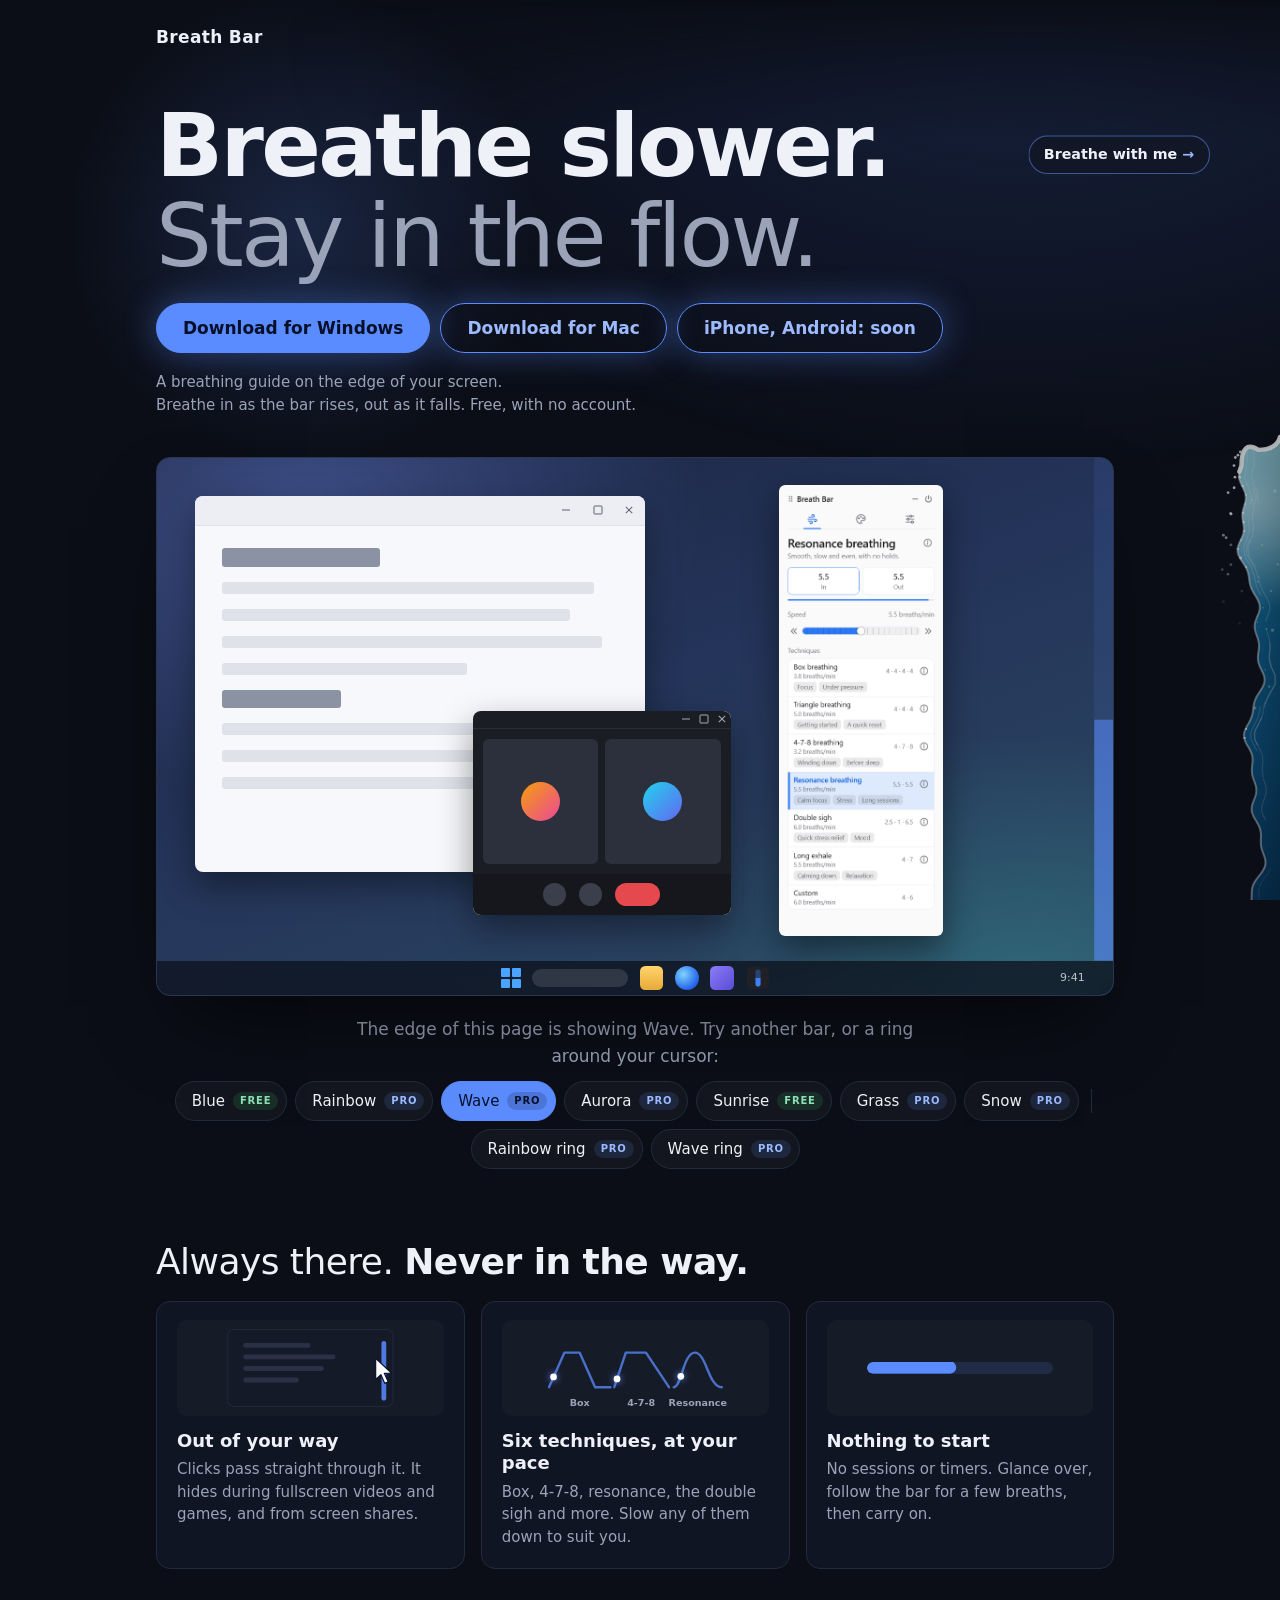
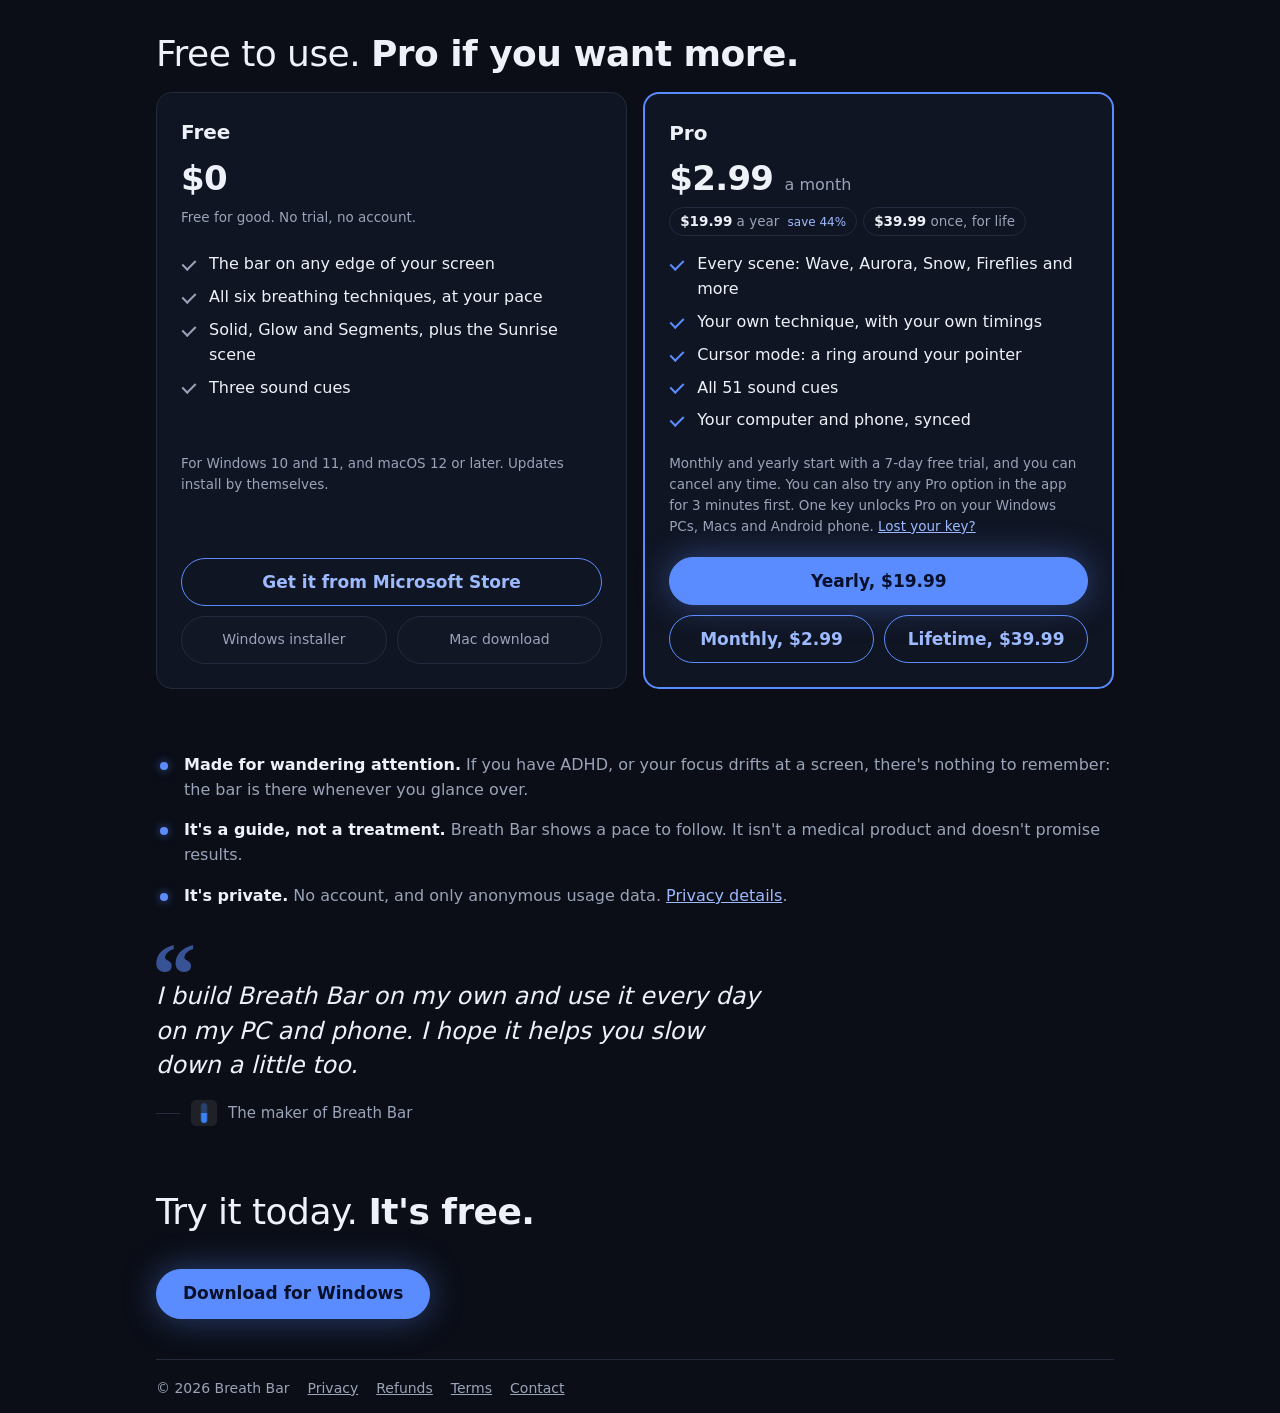
==== commit 63096d74: "A Mac desk for Mac visitors On a Mac the home page's mock desktop becomes a Mac: a menu bar along th" ====
--- a/index.html
+++ b/index.html
@@ -37,7 +37,7 @@
   <meta property="og:image:height" content="630">
   <meta name="twitter:card" content="summary_large_image">
   <meta name="theme-color" content="#0b0e17">
-  <link rel="stylesheet" href="home.css?v=20261128b">
+  <link rel="stylesheet" href="home.css?v=20261128c">
 </head>
 <body>
   <p class="bar-label" id="bar-label" data-level aria-hidden="true">Breathe with me <span>→</span></p>
@@ -66,6 +66,8 @@
       <div class="win" style="left: 4%; top: 7%; width: 47%; height: 70%"><header><i class="min"></i><i class="max"></i><i class="x"></i></header><div class="body"><b></b><span style="width: 94%"></span><span style="width: 88%"></span><span style="width: 96%"></span><span style="width: 62%"></span><b style="width: 30%"></b><span style="width: 90%"></span><span style="width: 84%"></span><span style="width: 70%"></span></div></div>
       <div class="win call" style="left: 33%; top: 47%; width: 27%; height: 38%"><header><i class="min"></i><i class="max"></i><i class="x"></i></header><div class="faces"><div></div><div></div></div><div class="controls"><i></i><i></i><i class="end"></i></div></div>
       <img class="app" src="app-settings.png" alt="" style="left: 65%; top: 5%; height: 84%">
+      <div class="menubar"><i class="logo"></i><i class="app-name"></i><i class="item"></i><i class="item"></i><i class="item"></i><i class="item"></i><span class="right"><img src="icon.png" alt=""><i></i><i></i><span class="clock">Fri 9:41</span></span></div>
+      <div class="dock"><i class="finder"></i><i class="web"></i><i class="mail"></i><i class="call-app"></i><i class="notes"></i><i class="music"></i><i class="settings"></i></div>
       <div class="taskbar"><span class="start"><i></i><i></i><i></i><i></i></span><span class="search"></span><i class="ic folder"></i><i class="ic web"></i><i class="ic mail"></i><img class="ic" src="icon.png" alt=""><span class="clock">9:41</span></div>
       <div class="bar" data-level><div class="fill"></div><canvas id="desk-scene"></canvas></div>
     </div>
@@ -178,6 +180,6 @@
 
   <script src="scene.js"></script>
   <script src="scenes/wave.js"></script>
-  <script src="site.js?v=20261128a"></script>
+  <script src="site.js?v=20261128b"></script>
 </body>
 </html>
--- a/home.css
+++ b/home.css
@@ -213,6 +213,39 @@
   .note { position: absolute; right: calc(2% + 14px); top: 8%; padding: 6px 10px; font-size: 12.5px; font-weight: 600; color: var(--on-accent); background: var(--accent); border-radius: 8px; }
   .desk[data-bar="scene"] .note { right: calc(var(--scene-bar, 24px) + 14px); }
   .note::after { content: ''; position: absolute; right: -5px; top: 50%; width: 10px; height: 10px; background: inherit; transform: translateY(-50%) rotate(45deg); }
+  /* The same desk as a Mac, for visitors on a Mac: a menu bar along the top (with
+     Breath Bar's icon in it, as the app has no Dock icon), a Dock in place of the
+     taskbar, and traffic-light buttons on the left of each title bar. The bar runs
+     between the menu bar and the Dock, like the app's work area on a Mac. */
+  .menubar, .dock { display: none; }
+  .desk.mac .taskbar { display: none; }
+  .desk.mac .menubar { display: flex; position: absolute; left: 0; right: 0; top: 0; height: 3.6%; padding: 0 1.6%; align-items: center; gap: 1.6%; background: rgba(14, 18, 30, 0.55); backdrop-filter: blur(10px); z-index: 1; }
+  .menubar i { height: 32%; border-radius: 2px; background: rgba(255, 255, 255, 0.55); }
+  .menubar i.logo { width: 1.1%; height: 50%; border-radius: 40%; background: rgba(255, 255, 255, 0.85); }
+  .menubar i.app-name { width: 4.5%; background: rgba(255, 255, 255, 0.85); }
+  .menubar i.item { width: 2.6%; }
+  .menubar .right { margin-left: auto; display: flex; align-items: center; gap: 14%; height: 100%; width: 16%; justify-content: flex-end; }
+  .menubar .right img { height: 62%; width: auto; max-width: none; border-radius: 22%; }
+  .menubar .right i { width: 9%; }
+  .menubar .clock { font-size: clamp(5px, 0.8vw, 10px); color: rgba(255, 255, 255, 0.8); white-space: nowrap; }
+  .desk.mac .dock { display: flex; position: absolute; left: 50%; bottom: 1.4%; transform: translateX(-50%); height: 7.5%; padding: 0.6% 0.9%; gap: 0.9%; align-items: center; border-radius: 14px; background: rgba(255, 255, 255, 0.14); border: 1px solid rgba(255, 255, 255, 0.18); backdrop-filter: blur(10px); }
+  .dock i { height: 100%; aspect-ratio: 1; border-radius: 24%; }
+  .dock .finder { background: linear-gradient(90deg, #5ac8fa 50%, #e8eef8 50%); }
+  .dock .web { border-radius: 50%; background: radial-gradient(circle at 35% 35%, #7dd3fc, #2563eb 70%); }
+  .dock .mail { background: linear-gradient(#5ac8fa, #1e7cf2); }
+  .dock .notes { background: linear-gradient(#ffe27a 30%, #fff8e1 30%); }
+  .dock .music { background: linear-gradient(135deg, #ff6a88, #fa233b); }
+  .dock .call-app { background: linear-gradient(#4cd964, #1fae4b); }
+  .dock .settings { border-radius: 50%; background: radial-gradient(circle, #9aa1ad 28%, #6b7280 30%, #c7ccd4 62%, #8c939e 64%); }
+  .desk.mac .win { border-radius: 10px; }
+  .desk.mac .win header { justify-content: flex-start; align-items: center; gap: clamp(3px, 1.2%, 6px); padding-left: clamp(6px, 2.5%, 12px); }
+  .desk.mac .win header i { width: clamp(5px, 2.2%, 11px); aspect-ratio: 1; border-radius: 50%; }
+  .desk.mac .win header i::before, .desk.mac .win header i::after { display: none; }
+  .desk.mac .win header .x { order: 0; background: #ff5f57; }
+  .desk.mac .win header .min { order: 1; background: #febc2e; }
+  .desk.mac .win header .max { order: 2; background: #28c840; }
+  .desk.mac .bar { top: 3.6%; bottom: 10.4%; }
+  .desk.mac .note { top: 11%; }
   .tabs { display: flex; justify-content: center; flex-wrap: wrap; gap: 4px; margin: 18px auto 0; padding: 3px; width: fit-content; max-width: 100%; background: var(--surface); border: 1px solid var(--line); border-radius: 12px; }
   .tabs button { min-height: 40px; padding: 4px 16px; border: none; background: none; border-radius: 9px; color: var(--muted); }
   .tabs button.on { background: var(--accent); color: var(--on-accent); font-weight: 600; }
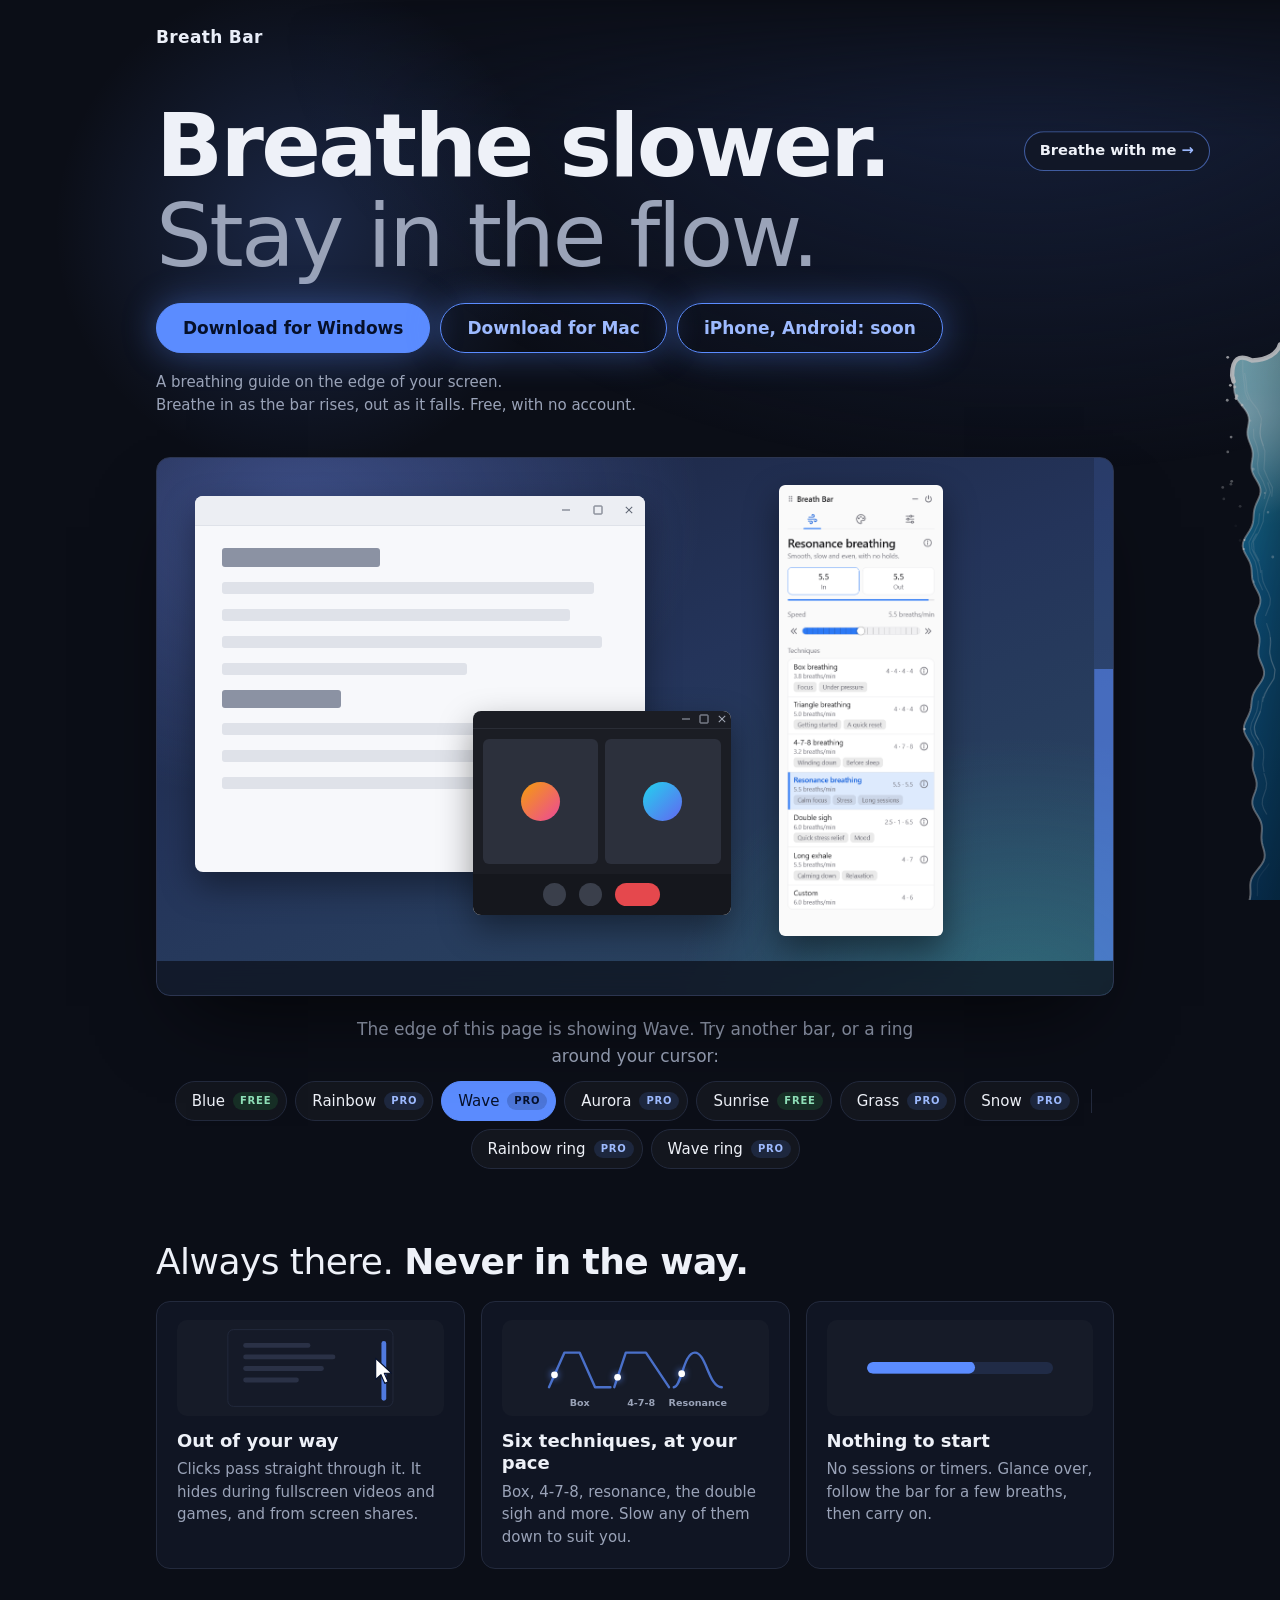
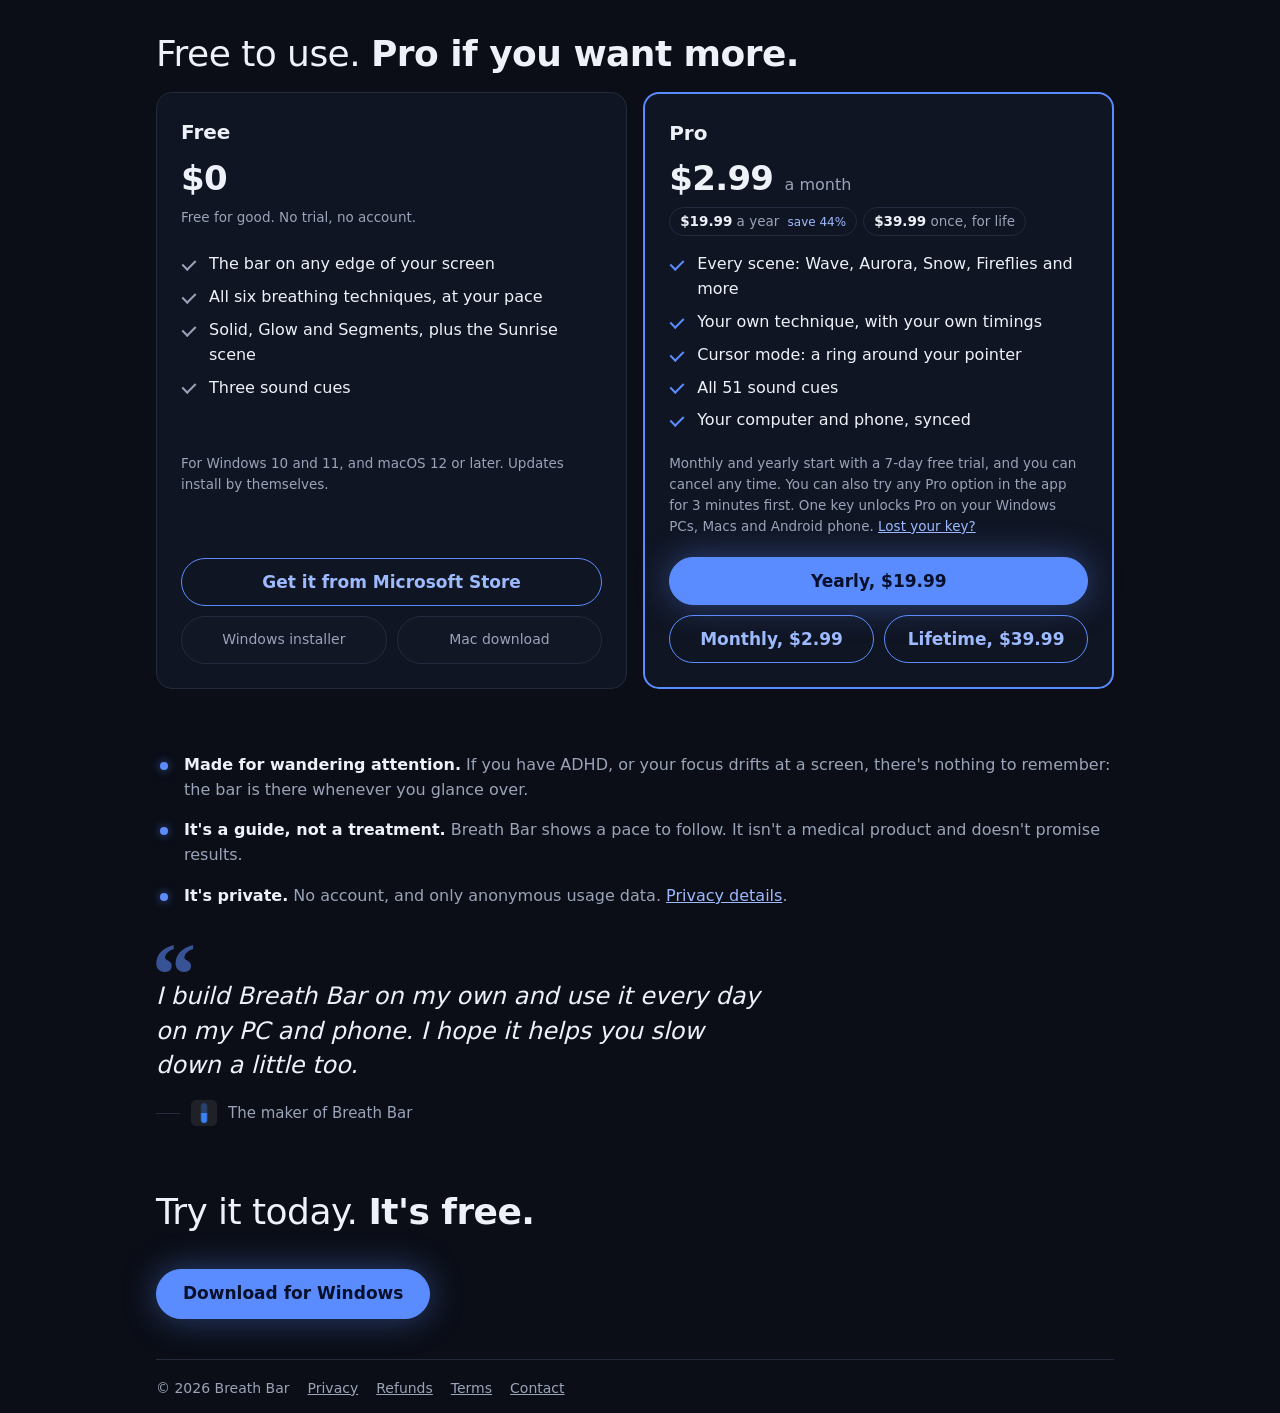
==== commit f1eed38d: "Mac desk: the bar reaches the bottom of the screen, past the Dock Co-Authored-By: Claude Opus 5.5 <n" ====
--- a/index.html
+++ b/index.html
@@ -37,7 +37,7 @@
   <meta property="og:image:height" content="630">
   <meta name="twitter:card" content="summary_large_image">
   <meta name="theme-color" content="#0b0e17">
-  <link rel="stylesheet" href="home.css?v=20261128c">
+  <link rel="stylesheet" href="home.css?v=20261128d">
 </head>
 <body>
   <p class="bar-label" id="bar-label" data-level aria-hidden="true">Breathe with me <span>→</span></p>
--- a/home.css
+++ b/home.css
@@ -244,7 +244,7 @@
   .desk.mac .win header .x { order: 0; background: #ff5f57; }
   .desk.mac .win header .min { order: 1; background: #febc2e; }
   .desk.mac .win header .max { order: 2; background: #28c840; }
-  .desk.mac .bar { top: 3.6%; bottom: 10.4%; }
+  .desk.mac .bar { top: 3.6%; bottom: 0; }
   .desk.mac .note { top: 11%; }
   .tabs { display: flex; justify-content: center; flex-wrap: wrap; gap: 4px; margin: 18px auto 0; padding: 3px; width: fit-content; max-width: 100%; background: var(--surface); border: 1px solid var(--line); border-radius: 12px; }
   .tabs button { min-height: 40px; padding: 4px 16px; border: none; background: none; border-radius: 9px; color: var(--muted); }
